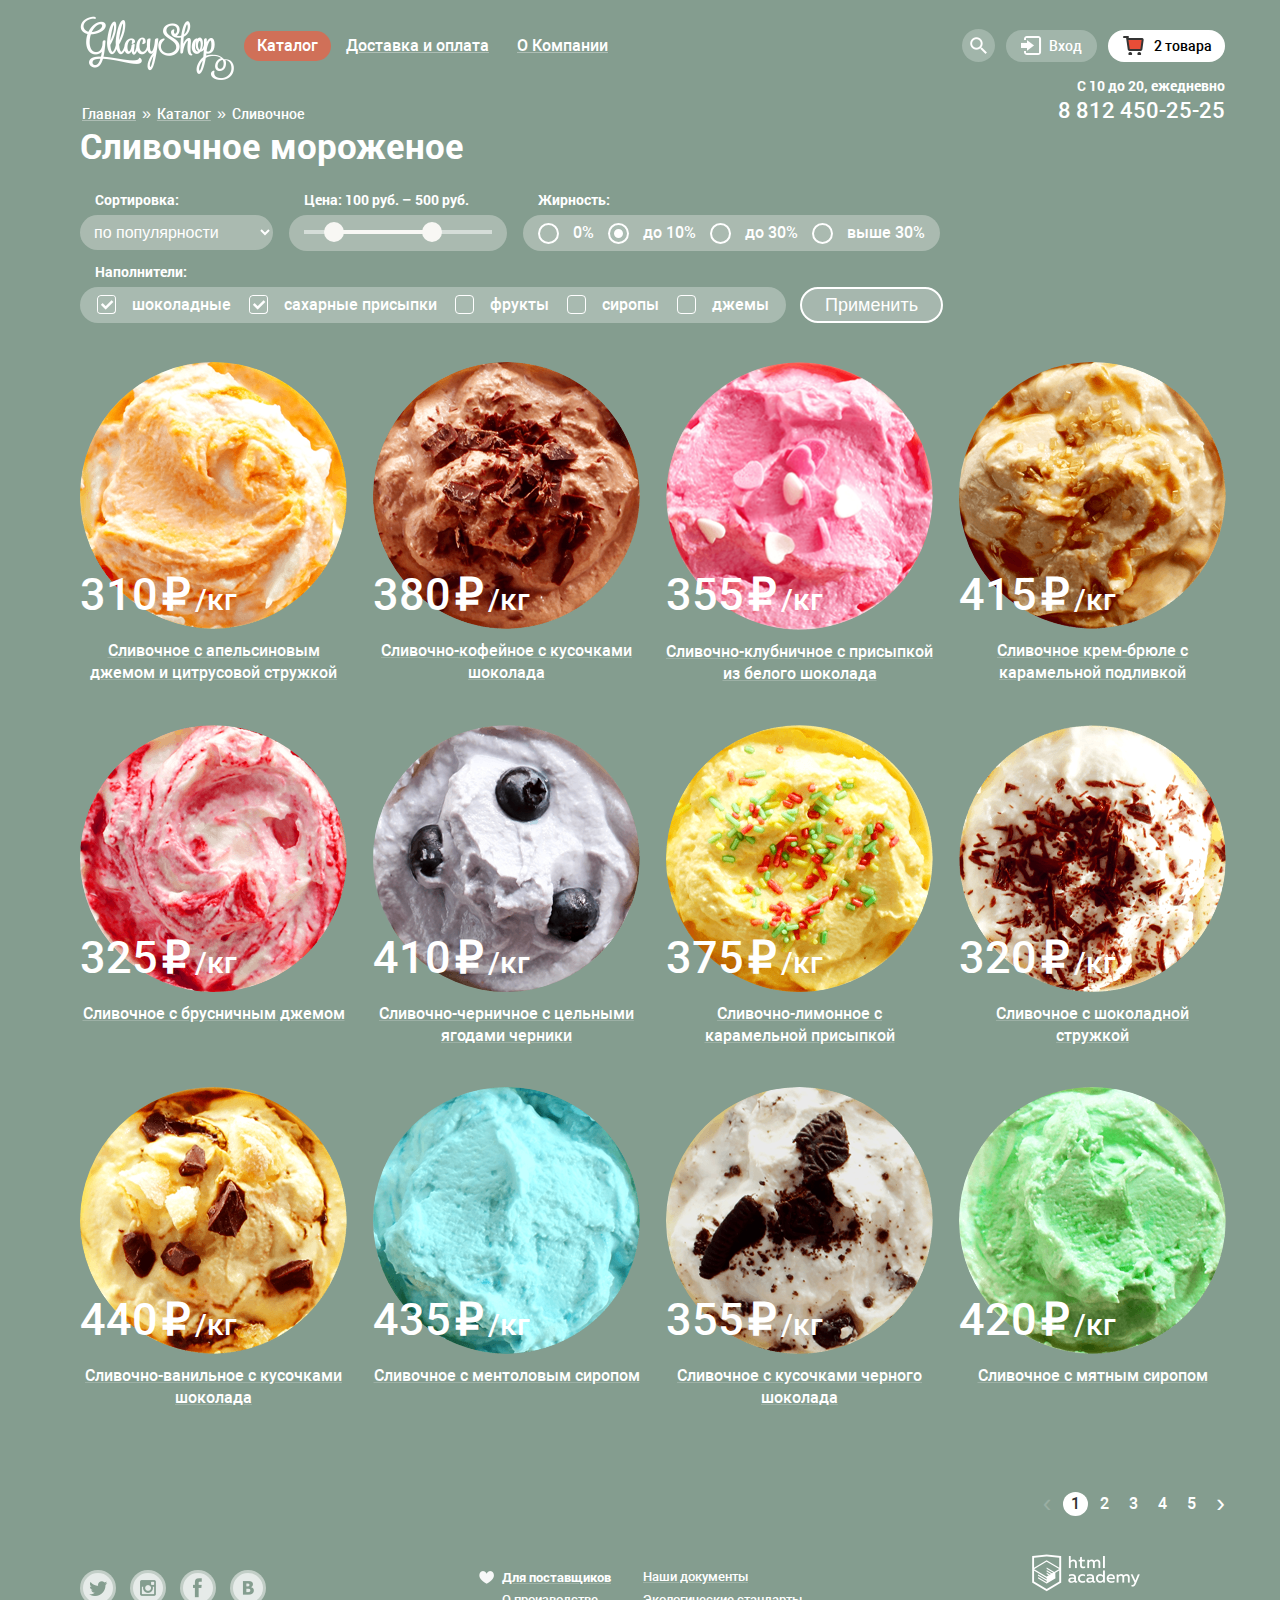
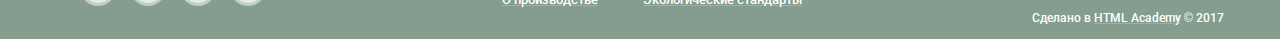
==== catalog-creamy.html @ 2922b7fe "каталог" ====
<!DOCTYPE html>
<html lang="ru">
	<head>
		<meta charset="utf-8">
		<title>HTML Academy: Глейси</title>
		<link rel="stylesheet" type="text/css" href="css/normalize.css">
		<link rel="stylesheet" type="text/css" href="css/style.css">
	</head>
	<body>
		<header class="main-header container">
			<nav class="menu">
				<ul class="main-menu">
					<li class="logo">
						<a href="index.html"><img src="img/logo.png" alt="Gllacy Shop" width="154" height="64"></a>
					</li>
					<li>
						<a href="catalog.html" class="menu-item catalog active">Каталог</a>
						<ul class="sub-menu">
							<li class="new-items">Новинки</li>
							<hr class="hr">
							<li><a class="active">Сливочное</a></li>
							<li><a href="#">Щербеты</a></li>
							<li><a href="#">Фруктовый лед</a></li>
							<li><a href="#">Мелорин</a></li>
						</ul>
					</li>
					<li>
						<a href="delivery-and-payment.html" class="menu-item">Доставка и оплата</a>
					</li>
					<li>
						<a href="about-us.html" class="menu-item">О Компании</a>
					</li>
				</ul>
			</nav>
			<div class="menu-right">
				<ul class="menu-right-list">
					<li class="search-item">
						<a href="#" class="menu-right-item search">Поиск</a>
						<div class="search-wrapper">
							<div class="search-field">
								<input type="text" name="search" id="search" placeholder="Что ищем?">
							</div>
						</div>
					</li>
					<li class="enter-list">
						<a href="#" class="menu-right-item enter">Вход</a>
						<div class="enter-wrapper">
							<div class="enter-field">
								<input type="text" name="email" id="email" placeholder="Электронная почта">
								<input type="password" name="password" id="password" placeholder="Пароль">
								<input type="submit" name="enter" value="Войти" class="btn send">
								<div class="help-links">
									<a href="#">Забыли пароль?</a>
									<a href="#">Новая регистрация</a>
								</div>
							</div>
						</div>
					</li>
					<li><a href="#" class="menu-right-item full-basket">2 товара</a></li>
				</ul>
				
				<p class="time-working">С 10 до 20, ежедневно</p>
				<p class="phone-number">8 812 450-25-25</p>
			</div>
		</header>
		<main class="container">
			<div class="breadcrumbs">
				<ul>
					<li><a href="index.html">Главная</a></li>
					<span class="quotes">&raquo;</span>
					<li><a href="catalog.html">Каталог</a></li>
					<span class="quotes">&raquo;</span>
					<li><a>Сливочное</a></li>
				</ul>
			</div>
			<h1 class="header-one">Сливочное мороженое</h1>
			<section class="form">
				<form action="evgpestr@yandex.ru" method="get" class="form-filter">
					<div class="wrapper-1">
						<div class="sorting-group">
							<b>Сортировка:</b>
							<select name="sorting" id="sorting">
								<option>по популярности</option>
								<option>по цене</option>
								<option>по алфавиту</option>
							</select>
						</div>
						<div class="price-group">
							<b>Цена: 100 руб. – 500 руб.</b>
							<div class="range-controls" id="range">
								<div class="scale">
									<div class="bar"></div>
								</div>
								<div class="controller controller-left"></div>
								<div class="controller controller-right"></div>
							</div>
						</div>
						<div class="fat">
							<b>Жирность:</b>
							<div class="grey-bg">
								<input type="radio" name="fat" id="fat-1" value="0%" class="radio-btn"><label for="fat-1">0%</label>
								<input type="radio" name="fat" id="fat-2" value="10%" class="radio-btn" checked><label for="fat-2">до 10%</label>
								<input type="radio" name="fat" id="fat-3" value="30%" class="radio-btn"><label for="fat-3">до 30%</label>
								<input type="radio" name="fat" id="fat-4" value="30%-more" class="radio-btn"><label for="fat-4">выше 30%</label>
							</div>
						</div>
					</div>
					<div class="wrapper-2">
						<div class="fillers">
							<b>Наполнители:</b>
							<div class="fillers-grey">
								<input type="checkbox" name="filler-1" id="filler-1" class="checkbox-btn" checked><label for="filler-1">шоколадные</label>
								<input type="checkbox" name="filler-2" id="filler-2" class="checkbox-btn" checked><label for="filler-2">сахарные присыпки</label>
								<input type="checkbox" name="filler-3" id="filler-3" class="checkbox-btn"><label for="filler-3">фрукты</label>
								<input type="checkbox" name="filler-4" id="filler-4" class="checkbox-btn"><label for="filler-4">сиропы</label>
								<input type="checkbox" name="filler-5" id="filler-5" class="checkbox-btn"><label for="filler-5">джемы</label>
							</div>
						</div>
						<button type="submit" name="show" class="send">Применить</button>
					</div>
				</form>
			</section>
			<section class="products catalog-items">
				<article class="product-item">
					<img src="img/creamy-orange.png" alt="Апельсиновое мороженое" width="267" height="267">
					<span class="price">310<span class="rouble">&#8381;</span><span class="smaller-word">/кг</span></span>
					<a href="#" class="product-item-text">Сливочное с апельсиновым джемом и цитрусовой стружкой</a>
				</article>
				<article class="product-item">
					<img src="img/creamy-coffee.png" alt="Кофейно-шоколадное мороженое" width="267" height="267">
					<span class="price">380<span class="rouble">&#8381;</span><span class="smaller-word">/кг</span></span>
					<a href="#" class="product-item-text">Сливочно-кофейное с кусочками шоколада</a>
				</article>
				<article class="product-item">
					<img src="img/creamy-strawberry.png" alt="Клубничное мороженое" width="267" height="267">
					<span class="price">355<span class="rouble">&#8381;</span><span class="smaller-word">/кг</span></span>
					<a href="#" class="product-item-text">Сливочно-клубничное с присыпкой из белого шоколада</a>
					<div class="quick-view">
						<a href="#" class="btn quick-view-btn">Быстрый просмотр</a>
					</div>
				</article>
				<article class="product-item">
					<img src="img/creme-brulee.png" alt="Крем-брюле" width="267" height="267">
					<span class="price">415<span class="rouble">&#8381;</span><span class="smaller-word">/кг</span></span>
					<a href="#" class="product-item-text">Сливочное крем-брюле с карамельной подливкой</a>
				</article>
				<article class="product-item">
					<img src="img/creamy-cowberry.png" alt="Брусничное мороженое" width="267" height="267">
					<span class="price">325<span class="rouble">&#8381;</span><span class="smaller-word">/кг</span></span>
					<a href="#" class="product-item-text">Сливочное с брусничным джемом</a>
				</article>
				<article class="product-item">
					<img src="img/creamy-blueberry.png" alt="Черничное мороженое" width="267" height="267">
					<span class="price">410<span class="rouble">&#8381;</span><span class="smaller-word">/кг</span></span>
					<a href="#" class="product-item-text">Сливочно-черничное с цельными ягодами черники</a>
				</article>
				<article class="product-item">
					<img src="img/creamy-lemon.png" alt="Лимонное мороженое" width="267" height="267">
					<span class="price">375<span class="rouble">&#8381;</span><span class="smaller-word">/кг</span></span>
					<a href="#" class="product-item-text">Сливочно-лимонное с карамельной присыпкой</a>
				</article>
				<article class="product-item">
					<img src="img/creamy-chocolate-chips.png" alt="Мороженое с шоколадной стружкой" width="267" height="267">
					<span class="price">320<span class="rouble">&#8381;</span><span class="smaller-word">/кг</span></span>
					<a href="#" class="product-item-text">Сливочное с шоколадной стружкой</a>
				</article>
				<article class="product-item">
					<img src="img/creamy-vanilla.png" alt="Ванильное мороженое с шоколадом" width="267" height="267">
					<span class="price">440<span class="rouble">&#8381;</span><span class="smaller-word">/кг</span></span>
					<a href="#" class="product-item-text">Сливочно-ванильное с кусочками шоколада</a>
				</article>
				<article class="product-item">
					<img src="img/creamy-menthol.png" alt="Мороженое с ментоловым сиропом" width="267" height="267">
					<span class="price">435<span class="rouble">&#8381;</span><span class="smaller-word">/кг</span></span>
					<a href="#" class="product-item-text">Сливочное с ментоловым сиропом</a>
				</article>
				<article class="product-item">
					<img src="img/creamy-chocolate.png" alt="Мороженое с черным шоколадом" width="267" height="267">
					<span class="price">355<span class="rouble">&#8381;</span><span class="smaller-word">/кг</span></span>
					<a href="#" class="product-item-text">Сливочное с кусочками черного шоколада</a>
				</article>
				<article class="product-item">
					<img src="img/creamy-mint.png" alt="Мороженое с мятным сиропом" width="267" height="267">
					<span class="price">420<span class="rouble">&#8381;</span><span class="smaller-word">/кг</span></span>
					<a href="#" class="product-item-text">Сливочное с мятным сиропом</a>
				</article>
			</section>
			<div class="pages">
				<ul>
					<li><a class="page prev-page disabled"> 	&lsaquo;</a></li>
					<li><a href="#" class="page active">1</a></li>
					<li><a href="#" class="page">2</a></li>
					<li><a href="#" class="page">3</a></li>
					<li><a href="#" class="page">4</a></li>
					<li><a href="#" class="page">5</a></li>
					<li><a href="#" class="page next-page"> 	&rsaquo;</a></li>
				</ul>
			</div>
		</main>
		<footer class="main-footer page-footer container">
			<section class="footer-social">
				<p class="visually-hidden">Подписывайтесь на нас в социальных сетях: </p>
				<a href="#" class="social-icon twitter">Twitter</a>
				<a href="#" class="social-icon instagram">Instagram</a>
				<a href="#" class="social-icon facebook">Facebook</a>
				<a href="#" class="social-icon vkontakte">Вконтакте</a>
			</section>
			<section class="about">
				<div class="inline-left">
					<a href="#" class="for-providers">Для поставщиков</a>
					<a href="#">О производстве</a>
				</div>
				<div class="inline-right">
					<a href="#">Наши документы</a>
					<a href="#">Экологические стандарты</a>
				</div>
			</section>
			<section class="footer-copyright">
				<img src="img/copyright.png" alt="HTML Academy" width="108" height="38">
				<p>Сделано в <a href="#">HTML Academy</a> &copy; 2017</p>
			</section>
		</footer>
		<script src="js/file-min.js"></script>
	</body>
</html>
---- css/style.css ----
@font-face {
	font-family: "Roboto";
	src: url(../fonts/roboto.woff2) format("woff2"),
		url(../fonts/roboto.woff) format("woff");
	font-weight: normal;
	font-style: normal;
}

@font-face { 
	font-family: "Roboto";
	src: url(../fonts/robotomedium.woff2) format("woff2"),
		url(../fonts/robotomedium.woff) format("woff");
	font-weight: medium;
	font-style: normal;
}

@font-face { 
	font-family: "Roboto";
	src: url(../fonts/robotobold.woff2) format("woff2"),
		url(../fonts/robotobold.woff) format("woff");
	font-weight: bold;
	font-style: normal;
}

body {
	position: relative;
	margin: 0 auto;
	padding: 0;
	width: 1200px;
	font-family: "Roboto", "Arial", sans-serif;
	font-size: 16px;
	font-weight: normal;
	color: white;
	background-color: #849d8f;
	line-height: 22px;
}

img {
	max-width: 100%;
	height: auto;
}

.container {
	margin: 0 auto;
}

.btn {
	color: white;
	text-decoration: none;
	border-radius: 40px;
	background-image: -webkit-gradient(linear, left top, left bottom, from(#f26843), to(#e74a35));
	background-image: linear-gradient(#f26843, #e74a35);
	-webkit-box-shadow: 0 2px 2px 0 rgba(172, 16, 0, 0.64);
			box-shadow: 0 2px 2px 0 rgba(172, 16, 0, 0.64);
}

.breadcrumbs ul {
	display: flex;
	margin-top: -42px;
	margin-left: 42px;
	margin-bottom: 0;
	padding-left: 0;
	list-style: none;
}

.breadcrumbs a {
	font-size: 14px;
	line-height: 16px;
	color: white;
	-webkit-text-decoration-color: #adbdb4;
			text-decoration-color: #adbdb4;
}

.breadcrumbs .quotes {
	margin-left: 6px;
	margin-right: 6px;
}

/*Заголовки*/
.header-one {
	margin-top: 0;
	margin-bottom: 26px;
	margin-left: 40px;
	font-size: 35px;
	font-weight: bold;
	line-height: 41px;
}

.header-two {
	margin: 0;
	font-size: 35px;
	line-height: 41px;
	font-weight: bold;
}

/*Хедер*/
.main-header {
	display: -webkit-box;
	display: -ms-flexbox;
	display: flex;
	-webkit-box-pack: justify;
		-ms-flex-pack: justify;
			justify-content: space-between;
}

.main-menu {
	display: -webkit-box;
	display: -ms-flexbox;
	display: flex;
}

.main-menu .logo {
	margin-right: 10px;
}

.main-menu li {
	position: relative;
	list-style: none;
}

.menu-right li {
	display: inline-block;
	margin-right: 7px;
}

.menu-right li:last-child {
	margin-right: 0;
}

.main-menu .menu-item {
	position: relative;
	z-index: 100;
	display: block;
	vertical-align: top;
	margin-top: 15px;
	margin-right: 2px;
	padding: 6px 13px;
	color: white;
	text-decoration: none;
	line-height: 18px;
	text-decoration: underline;
	-webkit-text-decoration-color: #adbdb4;
			text-decoration-color: #adbdb4;
	border-radius: 20px;
}

.main-menu .menu-item:hover {
	text-decoration: none;
	color: black;
	background-color: white;
}

.main-menu .menu-item:active {
	box-shadow: inset 0 2px 1px 0 #696969;
}

.main-menu .menu-item.active {
	text-decoration: none;
	color: white;
	background-color: #d07058;
}

.sub-menu {
	position: absolute;
	z-index: 100;
	width: 123px;
	display: none;
	padding-left: 0;
	padding-right: 0;
	padding-top: 5px;
	color: #000000;
	list-style: none;
	box-shadow: 0 20px 20px 0 rgba(0, 0, 0, 0.4);
}

.sub-menu li {
	display: block;
	width: 123px;
	background-color: white;
}

.sub-menu li:last-of-type {
	width: 143px;
	background-color: white;
	padding-bottom: 5px;
	border-radius: 0 0 5px 5px;
}

.sub-menu .new-items {
	padding-top: 10px;
	padding-bottom: 15px;
	padding-left: 20px;
	font-size: 14px;
	line-height: 16px;
	font-weight: bold;
	border-radius: 5px 5px 0 0;
}

.sub-menu .hr {
	position: absolute;
	top: 42px;
	left: 9px;
	margin: 0;
	width: 100%;
	height: 1px;
	border: 0;
	background-color: #d1d0ce;
}

.sub-menu a {
	display: block;
	width: 123px;
	padding-top: 8px;
	padding-bottom: 8px;
	padding-left: 20px;
	font-size: 14px;
	line-height: 16px;
	text-decoration: none;
	color: #323232;
	background-color: white;
}

.sub-menu a:hover {
	background-color: #fbded7;
}

.sub-menu a:active {
	background-color: #f6b5a5;
}

.sub-menu .active,
.sub-menu .active:hover,
.sub-menu .active:active {
	color: white;
	background-color: #d07058;
}

.main-menu > li:hover .sub-menu {
    display: block;
}

.menu-right {
	position: relative;
	padding-top: 0;
	margin-top: 23px;
	margin-right: 15px;
}

.menu-right ul {
	list-style: none;
	padding: 0;
	margin-top: 6px;
}

.menu-right .menu-right-item {
	position: relative;
	z-index: 100;
	display: inline-block;
	vertical-align: middle;
	margin-top: 0;
	font-size: 14px;
	line-height: 16px;
	background-color: #a1b5aa;
	color: white;
	text-decoration: none;
}

.menu-right .time-working {
	margin: 0;
	font-size: 14px;
	font-weight: bold;
	line-height: 16px;
	text-align: right;
}

.menu-right .phone-number {
	margin-top: 5px;
	font-size: 22px;
	line-height: 24px;
	text-align: right;
}

.search-item {
	position: relative;
}

.search {
	width: 33px;
	height: 0;
	padding-top: 33px;
	overflow: hidden;
	background-image: url(../img/loupe-1.png);
	background-repeat: no-repeat;
	background-position: center;
	border-radius: 50%;
}

.search:hover {
	background-color: white;
	background-image: url(../img/loupe-2.png);
	background-repeat: no-repeat;
	background-position: center;
}

.menu-right-list > .search-item:hover .search-wrapper {
	display: block;
}

.search-wrapper {
	position: absolute;
	top: 30px;
	right: 0;
	z-index: 100;
	display: none;
	padding-top: 10px;
}

.search-field {
	padding: 20px 15px;
	width: 311px;
	min-height: 54px;
	background-color: #f8f7f4;
	border-radius: 5px;
	box-shadow: 0 20px 20px 0 rgba(0, 0, 0, 0.4);
}

.search-field input {
	width: 311px;
	min-height: 54px;
	padding: 0 15px;
	font-size: 14px;
	line-height: 24px;
	color: #999999;
	border: 1px solid #d3d3d2;
	border-radius: 5px;
	box-sizing: border-box;
}

.enter-list {
	position: relative;
}

.enter-wrapper {
	position: absolute;
	top: 30px;
	right: 0;
	z-index: 100;
	padding-top: 10px;
	display: none;
}

.enter-field {
	padding: 20px;
	width: 257px;
	min-height: 174px;
	font-size: 13px;
	line-height: 24px;
	background-color: #f8f7f4;
	border-radius: 5px;
	box-shadow: 0 20px 20px 0 rgba(0, 0, 0, 0.4);
}

.enter-field input[type="text"],
.enter-field input[type="password"] {
	width: 257px;
	min-height: 44px;
	margin-bottom: 20px;
	padding: 0 15px;
	font-size: 14px;
	line-height: 24px;
	border: 1px solid #d3d3d2;
	border-radius: 5px;
	box-sizing: border-box;
}

.enter-field input[type="submit"] {
	padding: 15px 30px;
	border: 0;
	border-radius: 25px;
	font-size: 18px;
	line-height: 24px;
	cursor: pointer;
}

.help-links {
	width: 120px;
	margin-left: auto;
	margin-top: -50px;
}

.help-links a {
	color: #323232;
}

.help-links a:hover {
	color: #e84d37;
}

.menu-right-list > .enter-list:hover .enter-wrapper {
	display: block;
}

.enter {
	position: relative;
	padding-left: 43px;
	padding-right: 15px;
	padding-top: 8px;
	padding-bottom: 8px;
	border-radius: 20px;
}

.enter::before {
	content: "";
	position: absolute;
	top: 6px;
	left: 15px;
	width: 21px;
	height: 19px;
	background-image: url(../img/enter.png);
	background-repeat: no-repeat;
}

.enter:hover {
	color: #323232;
	background-color: white;
}

.enter:hover::before {
	background-image: url(../img/enter-copy.png);
	background-repeat: no-repeat;
}

.basket {
	width: 71px;
	position: relative;
	padding-left: 46px;
	padding-top: 8px;
	padding-bottom: 8px;
	border-radius: 20px;
}

.basket::before {
	content: "";
	position: absolute;
	top: 6px;
	left: 15px;
	width: 21px;
	height: 19px;
	background-image: url(../img/basket.png);
	background-repeat: no-repeat;
}

.menu-right .full-basket {
	width: 71px;
	position: relative;
	padding-left: 46px;
	padding-top: 8px;
	padding-bottom: 8px;
	border-radius: 20px;
	color: black;
	background-color: white;
}

.menu-right .full-basket::before {
	content: "";
	position: absolute;
	top: 6px;
	left: 15px;
	width: 21px;
	height: 19px;
	background-image: url(../img/basket-active.png);
	background-repeat: no-repeat;
}

/*Главная страница*/
.promo .ice-cream {
	position: absolute;
	z-index: 50;
	top: 0px;
	left: 90px;
	width: 1045px;
	margin: 0 auto;
}

.promo .promo-text {
	position: relative;
	z-index: 100;
	width: 700px;
	margin-top: 253px;
	margin-left: 261px;
	margin-right: auto;
	margin-bottom: 0;
	font-size: 60px;
	line-height: 60.35px;
	text-align: center;
}

.promo .want-both {
	position: relative;
	z-index: 100;
	display: inline-block;
	margin-top: 30px;
	margin-bottom: 38px;
	margin-left: 473px;
	padding: 11px 40px;
	font-size: 32px;
	line-height: 44px;
}

.slider {
	position: absolute;
	top: 570px;
	width: 18px;
	height: 18px;
	border-radius: 50%;
	border: 2px solid white;
}

.slider.active {
	background-color: white;
}

.slider-1 {
	left: 40px;
}

.slider-2 {
	left: 68px;
}

.slider-3 {
	left: 97px;
}

.free-offer {
	position: relative;
	z-index: 100;
	display: inline-block;
	vertical-align: top;
	width: 520px;
	padding: 15px 20px;
	margin-bottom: 40px;
	border-radius: 20px;
}

.free-offer .offer-text {
	margin-bottom: 45px;
	font-size: 18px;
	width: 519px;
}

.free-offer .wanted {
	display: inline-block;
	margin-bottom: 10px;
	font-size: 18px;
	line-height: 24px;
}

.raspberries {
	margin-left: 38px;
	margin-right: 22px;
	margin-top: 0;
	background-image: url(../img/raspberries.jpg);
}

.raspberries .wanted {
	margin-left: 355px;
	padding: 10px 20px;
}

.chocolates {
	background-image: url(../img/chocolates.jpg);
}

.chocolates .wanted {
	margin-left: 332px;
	padding: 10px 20px;
}

.products {
	margin-left: 40px;
	padding: 0;
}

.product-item {
	position: relative;
	display: inline-block;
	vertical-align: top;
	width: 267px;
	margin-right: 22px;
}

.product-item:last-child {
	margin-right: 0;
}

.product-item img {
	border-radius: 50%;
}

.product-item .hit {
	position: absolute;
	top: 0;
	left: 0;
}

.product-item .price {
	position: absolute;
	top: 208px;
	left: 0;
	font-size: 45px;
	line-height: 45px;
}

.price .rouble {
	margin-left: 4px;
	font-weight: 700;
}

.price .smaller-word {
	margin-left: 4px;
	font-size: 30px;
}

.product-item .product-item-text {
	display: block;
	margin-top: 5px;
	font-weight: medium;
	color: #ffffff;
	text-align: center;
	text-decoration: underline;
	-webkit-text-decoration-color: rgba(255, 255, 255, 0.2);
			text-decoration-color: rgba(255, 255, 255, 0.2);
}

.product-item .product-item-text:hover {
	color: #ffbc9e;
	-webkit-text-decoration-color: #ffbc9e;
			text-decoration-color: #ffbc9e;
}

.product-item .product-item-text:active {
	color: #ffbc9e;
	-webkit-text-decoration-color: #ffbc9e;
			text-decoration-color: #ffbc9e;
}

.features {
	width: 1126px;
	margin-top: 40px;
	margin-left: 38px;
	padding-top: 12px;
	padding-left: 20px;
	padding-bottom: 18px;
	padding-right: 0;
	color: #000000;
	background-image: url(../img/wafer-pattern.jpg);
	border-radius: 20px;
}

.features .feature-promo {
	display: inline-block;
	margin-top: 10px;
	margin-bottom: 10px;
	font-size: 24px;
	line-height: 30px;
}

.features .features-items {
	display: -webkit-box;
	display: -ms-flexbox;
	display: flex;
	-ms-flex-wrap: wrap;
		flex-wrap: wrap;
	margin-top: 0;
}

.features-items .inline-left,
.features-items .inline-right {
	width: 541px;
	padding-top: 0;
}

.features-items .inline-left {
	margin-right: 26px;
}

.features-items .ice-cream-icon,
.features-items .leaf-icon,
.features-items .cow-icon,
.features-items .thermometer-icon {
	position: relative;
	padding-left: 57px;
	padding-top: 15px;
	margin-bottom: 5px;
	margin-top: 0;
}

.features-items .ice-cream-icon::before {
	content: "";
	position: absolute;
	top: 0;
	left: 0;
	width: 49px;
	height: 49px;
	background-image: url(../img/ice-cream-icon.png);
}

.features-items .leaf-icon::before {
	content: "";
	position: absolute;
	top: 0;
	left: 0;
	width: 49px;
	height: 49px;
	background-image: url(../img/leaf-icon.png);
}

.features-items .cow-icon::before {
	content: "";
	position: absolute;
	top: 0;
	left: 0;
	width: 49px;
	height: 49px;
	background-image: url(../img/cow-icon.png);
}

.features-items .thermometer-icon::before {
	content: "";
	position: absolute;
	top: 0;
	left: 0;
	width: 49px;
	height: 49px;
	background-image: url(../img/thermometer-icon.png);
}

.blog-and-subscription {
	display: -webkit-box;
	display: -ms-flexbox;
	display: flex;
	margin-top: 40px;
	margin-left: 38px;
}

.blog,
.subscription {
	min-height: 208px;
	border-radius: 20px;
}

.blog {
	width: 520px;
	margin-right: 26px;
	padding: 0 20px;
	background-image: url(../img/strawberry-bg.jpg);
	background-repeat: no-repeat;
	background-position: left -50px bottom -346px;
	color: #000000;
}

.blog .blog-header {
	margin-top: 23px;
	margin-bottom: 4px;
	font-size: inherit;
	line-height: inherit;
	font-weight: medium;
}

.blog .blog-item {
	display: inline-block;
	width: 300px;
	font-size: 24px;
	font-weight: bold;
	line-height: 30px;
	color: #000000;
}

.subscription {
	width: 550px;
	padding: 6px;
	color: #5a5a5a;
	background-image: repeating-linear-gradient(135deg, #92cdff 7px, #92cdff 14px, #ffffff 14px, #ffffff 21px, #fe9e90 21px, #fe9e90 28px, #ffffff 28px, #ffffff 35px);
}

.subscription .white-bg {
	min-height: 178px;
	padding-top: 29px;
	padding-left: 21px;
	background-color: white;
	border-radius: 15px;
}

.white-bg .subscribe-text {
	width: 510px;
	margin-top: 0;
	margin-bottom: 12px;
}

.white-bg .visually-hidden {
	margin: 0;
	visibility: hidden;
}

.white-bg input[type="text"] {
	padding-left: 14px;
	width: 354px;
	min-height: 40px;
	margin-top: 0;
	font-size: inherit;
	line-height: inherit;
	border: 1px solid rgba(178, 178, 178, 0.52);
	border-radius: 5px;
}

.white-bg .send {
	margin-left: 7px;
	padding: 12px 20px;
	border: 0;
	font-size: 18px;
	line-height: 22px;
	cursor: pointer;
}

.map {
	position: relative;
	width: 1200px;
	height: 430px;
	margin-top: 40px;
	margin-left: 12px;
	background-image: url(../img/map.png);
	background-position: center;
}

.feedback {
	position: absolute;
	top: 62px;
	right: 27px;
	width: 278px;
	padding-bottom: 30px;
	padding-top: 28px;
	padding-left: 25px;
	font-size: 14px;
	line-height: 20px;
	color: #323232;
	background-color: white;
	border-radius: 10px;
}

.feedback .bigger-text {
	font-size: 18px;
	font-weight: bold;
	line-height: 24px;
	color: #000000;
}

.feedback .feedback-text {
	margin-bottom: 20px;
	margin-top: 0;
	width: 250px;
}

.feedback .feedback-send {
	padding: 12px 30px;
	margin-top: 5px;
	font-size: 18px;
	line-height: 24px;
	border: 0;
	cursor: pointer;
}

/*Каталог*/
.form {
	margin-left: 40px;
	font-size: 14px;
	line-height: 16px;
}

.form-filter {
	display: flex;
	flex-direction: column;
}

.wrapper-1,
.wrapper-2 {
	display: flex;
}

.wrapper-1 {
	margin-bottom: 13px;
}

.form-filter .send {
	align-self: flex-end;
	padding: 4px 23px;
	font-size: 16px;
	line-height: 18px;
	font-weight: medium;
	color: white;
	background-color: #a6b7ae;
	border: 2px solid white;
	border-radius: 25px;
	font-size: 18px;
	line-height: 24px;
	cursor: pointer;
}

.form-filter .send:hover {
	color: black;
	background-color: white;
}

.form-filter .send:active {
	padding: 11px 31px;
	border: 0;
	color: black;
	background-color: #eaeaea;
	box-shadow: inset 0 2px 1px 0 #696969;
}

.sorting-group {
	position: relative;
	display: flex;
	flex-direction: column;
	width: 193px;
	margin-right: 16px;
}

.sorting-group b,
.price-group b,
.fat b,
.fillers b {
	margin-left: 15px;
}

.sorting-group select {
	padding: 8px 10px;
	margin-top: 7px;
	width: 193px;
	font-size: 16px;
	font-weight: medium;
	line-height: 18px;
	color: white;
	background-color: #aabab0;
	border-radius: 25px;
	border: 0;
}

.price-group {
	margin-right: 16px;
	width: 218px;
}

.range-controls {
	position: relative;
	margin-top: 7px;
	padding: 18px 20px;
	background-color: #aabab0;
	border-radius: 25px;
}

.range-controls .bar {
	position: absolute;
	top: 0px;
	left: 22px;
	height: 4px;
	width: 106px;
	background-color: #f8f7f4;
}

.range-controls .scale {
	position: absolute;
	top: 15px;
	left: 15px;
	width: 188px;
	height: 4px;
	background-color: rgba(255, 255, 255, 0.5);
}

.controller {
	position: absolute;
	width: 20px;
	height: 20px;
	background-color: #f8f7f4;
	border-radius: 50%;
	cursor: pointer;
}

.controller-left {
	top: 7px;
	left: 35px;
}

.controller-right {
	top: 7px;
	right: 65px;
}

.grey-bg {
	margin-top: 7px;
	padding: 9px 15px;
	background-color: #aabab0;
	border-radius: 25px;
}

.grey-bg input[type="radio"] {
	display: none;
}

.grey-bg label {
	position: relative;
	padding-left: 35px;
	margin-right: 11px;
	font-size: 16px;
	line-height: 18px;
}

.grey-bg label:last-child {
	margin-right: 0;
}

.radio-btn + label::before {
	content: "";
	position: absolute;
	left: 0;
	top: 0px;
	width: 17px;
	height: 17px;
	border: 2px solid white;
	border-radius: 50%;
}

.radio-btn:checked + label::before {
	content: "";
	position: absolute;
	left: 2px;
	top: 2px;
	width: 9px;
	height: 9px;
	background-color: white;
	border: 4px solid #aabcb2;
	box-shadow: 0 0 0 2px white;
}

.fillers .fillers-grey {
	margin-top: 7px;
	margin-right: 14px;
	padding: 9px 17px;
	font-size: 16px;
	font-weight: middle;
	line-height: 18px;
	background-color: #a8bab0;
	border-radius: 25px;
}

.fillers-grey label {
	position: relative;
	padding-left: 35px;
	margin-right: 14px;
}

.fillers-grey label:last-child {
	margin-right: 0;
}

.fillers-grey .checkbox-btn {
	display: none;
}

.checkbox-btn + label::before {
	content: "";
	position: absolute;
	left: 0;
	top: 0;
	width: 17px;
	height: 17px;
	border: 1px solid white;
	border-radius: 4px;
}

.checkbox-btn:checked + label::before {
	content: "";
	position: absolute;
	left: 0;
	top: 0;
	width: 18px;
	height: 18px;
	background-image: url(../img/checkbox.png);
	border-left: 0;
	border-top: 0;
}

.products.catalog-items {
	margin-top: 39px;
	margin-bottom: 43px;
}

.catalog-items .product-item {
	position: relative;
	margin-bottom: 40px;
}

.catalog-items .product-item:nth-child(4n) {
	margin-right: 0;
}

.product-item::after {
	content: "";
	position: absolute;
	z-index: -10;
	top: -6px;
	left: -13px;
	display: none;
	width: 293px;
	min-height: 405px;
	background-color: rgba(255, 255, 255, 0.3);
	border-radius: 5px;
}

.quick-view {
	display: none;
	padding: 15px 0;
}

.quick-view-btn {
	position: absolute;
	bottom: -20px;
	left: 40px;
	z-index: 100;
	display: none;
	padding: 10px 15px;
	font-size: 18px;
	font-weight: bold;
	line-height: 24px;
}

.product-item:hover::after,
.product-item:hover .quick-view-btn,
.product-item:hover .quick-view {
	display: block;
}

.pages ul {
	display: flex;
	justify-content: flex-end;
	padding-left: 0;
	margin-right: 7px;
	list-style: none;
}

.pages a {
	display: block;
	padding: 1px 8px;
	margin-left: 4px;
	color: white;
	text-decoration: none;
	border-radius: 50%;
}

.pages a:hover {
	background-color: #9db1a5;
}

.pages a:active,
.pages .active:hover,
.pages .active {
	color: #323232;
	background-color: white;
}

.pages .disabled {
	color: #9aaea3;
}

.pages .disabled:active,
.pages .disabled:hover {
	color: #9aaea3;
	background-color: transparent;
}

.pages .prev-page,
.pages .next-page {
	padding: 0 8px 5px 8px;
	font-size: 26px;
}

/*Футер*/
.main-footer {
	display: -webkit-box;
	display: -ms-flexbox;
	display: flex;
	margin-left: 27px;
	min-height: 100px;
}

.main-footer .visually-hidden {
	visibility: hidden;
	margin: 0;
}

.main-footer .footer-social {
	margin-left: 13px;
}

.main-footer .social-icon {
	display: inline-block;
	margin-top: 13px;
	margin-right: 10px;
	width: 36px;
	height: 0;
	overflow: hidden;
	padding-top: 36px;
	-webkit-box-shadow: inset 0 0 0 3px #c2cec7;
			box-shadow: inset 0 0 0 3px #c2cec7;
	border-radius: 50%;
}

.main-footer .social-icon:last-child {
	margin-right: 0;
}

.main-footer .twitter {
	background-image: url(../img/tw.png);
	background-repeat: no-repeat;
	background-position: center;
}

.main-footer .instagram {
	background-image: url(../img/inst.png);
	background-repeat: no-repeat;
	background-position: center;
}

.main-footer .facebook {
	background-image: url(../img/fb.png);
	background-repeat: no-repeat;
	background-position: center;
}

.main-footer .vkontakte {
	background-image: url(../img/vk.png);
	background-repeat: no-repeat;
	background-position: center;
}

.main-footer .about {
	display: -webkit-box;
	display: -ms-flexbox;
	display: flex;
	margin-top: 33px;
	margin-left: 58px;
}

.about a {
	display: inline-block;
	margin-bottom: 5px;
	font-size: 13px;
	line-height: 18px;
	color: white;
	-webkit-text-decoration-color: #9db1a5;
			text-decoration-color: #9db1a5;
}

.about a:hover {
	color: #ffbc9e;
	-webkit-text-decoration-color: #ffbc9e;
			text-decoration-color: #ffbc9e;
}

.about a:active {
	color: #ffbc9e;
	-webkit-text-decoration-color: #ffbc9e;
			text-decoration-color: #ffbc9e;
}

.about .inline-left {
	position: relative;
	display: -webkit-box;
	display: -ms-flexbox;
	display: flex;
	-webkit-box-orient: vertical;
	-webkit-box-direction: normal;
		-ms-flex-direction: column;
			flex-direction: column;
	padding-left: 23px;
	margin-right: 32px;
}

.about .inline-right {
	display: -webkit-box;
	display: -ms-flexbox;
	display: flex;
	-webkit-box-orient: vertical;
	-webkit-box-direction: normal;
		-ms-flex-direction: column;
			flex-direction: column;
}

.inline-left .for-providers {
	font-weight: bold;
}

.inline-left .for-providers::before {
	content: "";
	position: absolute;
	left: 0;
	top: 3px;
	width: 15px;
	height: 13px;
	background-image: url(../img/heart.png);
}

.main-footer .footer-copyright {
	margin-left: 230px;
	margin-top: 19px;
	font-size: 12px;
	line-height: 18px;
}

.footer-copyright .copyright-text {
	margin-top: 0;
}

.footer-copyright a {
	color: white;
	-webkit-text-decoration-color: #9db1a5;
			text-decoration-color: #9db1a5;
}
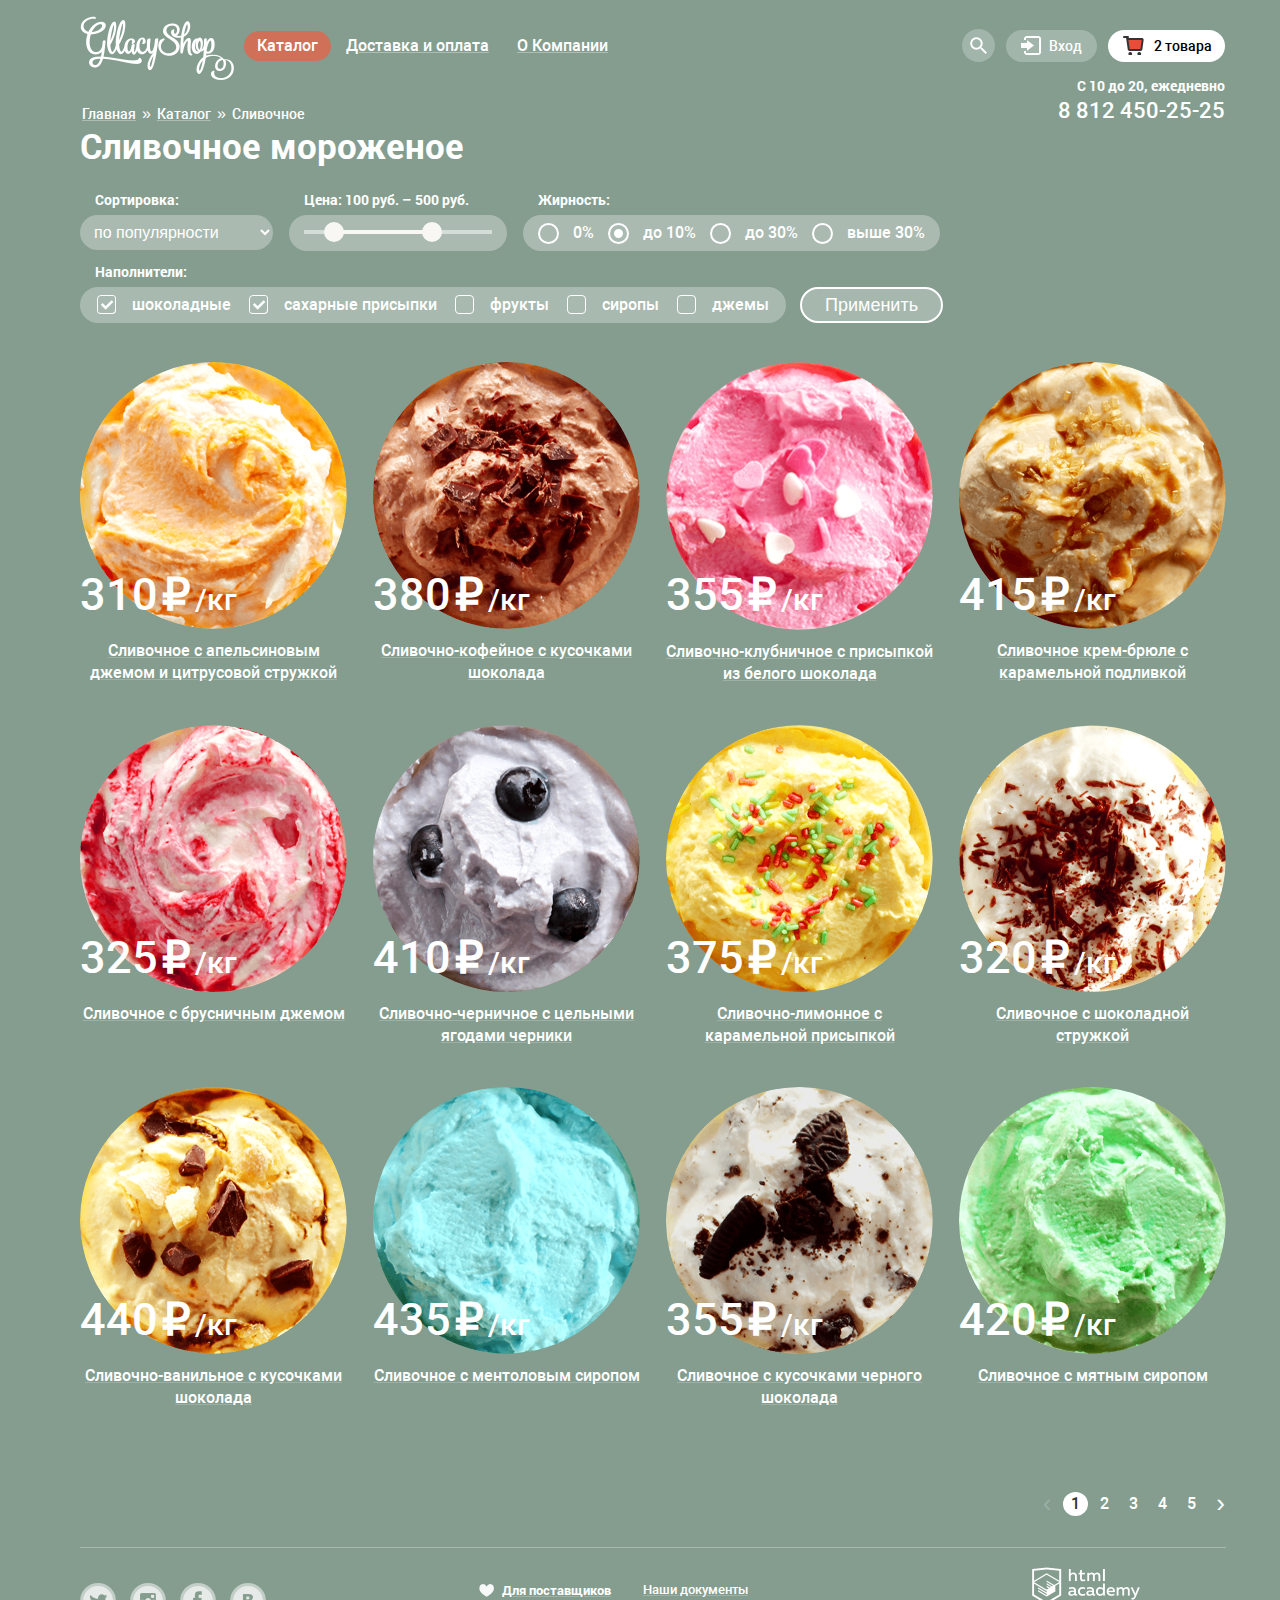
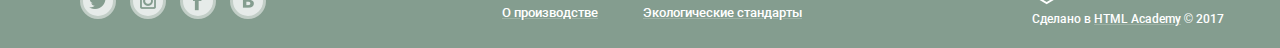
==== commit e061abfc: "корзина, форма отзыва" ====
--- a/catalog-creamy.html
+++ b/catalog-creamy.html
@@ -56,14 +56,39 @@
 							</div>
 						</div>
 					</li>
-					<li><a href="#" class="menu-right-item full-basket">2 товара</a></li>
+					<li class="basket-list">
+						<a href="#" class="menu-right-item full-basket">2 товара</a>
+						<div class="basket-wrapper">
+							<div class="basket-field">
+								<div class="basket-item">
+									<span class="cross"></span>
+									<img src="img/mini-item-1.png" alt="Апельсиновое мороженое" width="33" height="33" class="mini-photo">
+									<span class="description">Пломбир с апельсиновым джемом</span>
+									<span class="weight-and-price">1,5 кг х <span class="price">200 руб.</span></span>
+									<span class="cost">300 руб.</span>
+								</div>
+								<div class="basket-item">
+									<span class="cross"></span>
+									<img src="img/mini-item-2.png" alt="Клубничное мороженое" width="33" height="33" class="mini-photo">
+									<span class="description">Клубничный пломбир с присыпкой из белого шоколада</span>
+									<span class="weight-and-price">1,5 кг х <span class="price">300 руб.</span></span>
+									<span class="cost">450 руб.</span>
+								</div>
+								<hr class="basket-line">
+								<div class="inline-right">
+									<span class="basket-price">Итого: 750 руб.</span>
+									<button type="button" class="btn basket-send">Оформить заказ</button>
+								</div>
+							</div>
+						</div>
+					</li>
 				</ul>
 				
 				<p class="time-working">С 10 до 20, ежедневно</p>
 				<p class="phone-number">8 812 450-25-25</p>
 			</div>
 		</header>
-		<main class="container">
+		<main class="container inner-page">
 			<div class="breadcrumbs">
 				<ul>
 					<li><a href="index.html">Главная</a></li>
@@ -81,8 +106,9 @@
 							<b>Сортировка:</b>
 							<select name="sorting" id="sorting">
 								<option>по популярности</option>
-								<option>по цене</option>
-								<option>по алфавиту</option>
+								<option>сначала недорогие</option>
+								<option>сначала дорогие</option>
+								<option>по жирности</option>
 							</select>
 						</div>
 						<div class="price-group">
@@ -196,6 +222,7 @@
 					<li><a href="#" class="page next-page"> 	&rsaquo;</a></li>
 				</ul>
 			</div>
+			<hr class="line">
 		</main>
 		<footer class="main-footer page-footer container">
 			<section class="footer-social">
@@ -217,7 +244,8 @@
 			</section>
 			<section class="footer-copyright">
 				<img src="img/copyright.png" alt="HTML Academy" width="108" height="38">
-				<p>Сделано в <a href="#">HTML Academy</a> &copy; 2017</p>
+				<p class="copyright-text">Сделано в <a href="#">HTML Academy</a> &copy; 2017</p>
+			</section>
 			</section>
 		</footer>
 		<script src="js/file-min.js"></script>
--- a/css/style.css
+++ b/css/style.css
@@ -52,6 +52,23 @@
 	background-image: linear-gradient(#f26843, #e74a35);
 	-webkit-box-shadow: 0 2px 2px 0 rgba(172, 16, 0, 0.64);
 			box-shadow: 0 2px 2px 0 rgba(172, 16, 0, 0.64);
+}
+
+.btn:hover {
+	background-image: -webkit-gradient(linear, left top, left bottom, from(#f26843), to(#e74a35));
+	background-image: linear-gradient(#f26843, #e74a35);
+	background-color: rgba(255, 255, 255, 0.2);
+	background-blend-mode: overlay;
+	-webkit-box-shadow: 0 2px 2px 0 #ac1000;
+			box-shadow: 0 2px 2px 0 #ac1000;
+}
+
+.btn:active {
+	background-image: -webkit-gradient(linear, left top, left bottom, from(#e74a35), to(#f26843));
+	background-image: linear-gradient(#e74a35, #f26843);
+	background-color: rgba(0, 0, 0, 0.07);
+	-webkit-box-shadow: inset 0 2px 2px 0 #942718;
+			box-shadow: inset 0 2px 2px 0 #942718;
 }
 
 .breadcrumbs ul {
@@ -236,7 +253,7 @@
 }
 
 .main-menu > li:hover .sub-menu {
-    display: block;
+	display: block;
 }
 
 .menu-right {
@@ -450,6 +467,128 @@
 	background-repeat: no-repeat;
 }
 
+.basket-wrapper {
+	position: absolute;
+	top: 40px;
+	right: 0;
+	z-index: 100;
+	padding-top: 5px;
+	display: none;
+}
+
+.menu-right-list > .basket-list:hover .basket-wrapper {
+	display: block;
+}
+
+.basket-field {
+	padding: 20px;
+	width: 500px;
+	min-height: 202px;
+	font-size: 13px;
+	line-height: 24px;
+	color: #323232;
+	background-color: #f8f7f4;
+	border-radius: 5px;
+	box-shadow: 0 20px 20px 0 rgba(0, 0, 0, 0.4);
+}
+
+.basket-item {
+	position: relative;
+	padding-left: 20px;
+	padding-right: 0;
+	margin-bottom: 20px;
+	margin-right: 0;
+	display: flex;
+	align-items: center;
+	font-size: 13px;
+	line-height: 16px;
+}
+
+.basket-item:last-of-type {
+	margin-bottom: 0;
+}
+
+.basket-item .description {
+	margin-left: 13px;
+	width: 216px;
+}
+
+.basket-item .weight-and-price {
+	margin-left: 32px;
+}
+
+.weight-and-price .price {
+	color: #999999;
+}
+
+.basket-item .cost {
+	margin-left: 30px;
+}
+
+.cross {
+	position: absolute;
+	width: 15px;
+	height: 15px;
+	top: 10px;
+	left: 0;
+}
+
+.cross:before, .cross:after {
+	position: absolute;
+	content: "";
+	left: 0;
+	height: 11px;
+	width: 1px;
+	background-color: #000000;
+}
+
+.cross:before {
+	transform: rotate(45deg);
+}
+
+.cross:after {
+	transform: rotate(-45deg);
+}
+
+.basket-line {
+	width: 500px;
+	height: 1px;
+	margin-bottom: 20px;
+	margin-top: 10px;
+	color: #a9bbb1;
+	background-color: #a9bbb1;
+	border: 0px none;
+}
+
+.basket-field .inline-right {
+	display: flex;
+	flex-direction: column;
+	align-items: flex-end;
+}
+
+.inline-right .basket-price {
+	margin-bottom: 15px;
+	font-size: 15px;
+	font-weight: bold;
+	line-height: 18px;
+}
+
+.inline-right .basket-send {
+	padding: 10px 15px;
+	margin: 0;
+	font-size: 18px;
+	line-height: 24px;
+	border: 0;
+}
+
+.inline-right .basket-send:hover {
+	
+}
+
+.inline-right .basket-send:active {
+	
+}
+
 .menu-right .full-basket {
 	width: 71px;
 	position: relative;
@@ -864,6 +1003,95 @@
 .feedback .feedback-send {
 	padding: 12px 30px;
 	margin-top: 5px;
+	font-size: 18px;
+	line-height: 24px;
+	border: 0;
+	cursor: pointer;
+}
+
+.feedback-form {
+	position: absolute;
+	top: 338px;
+	left: 363px;
+	z-index: 100;
+	display: none;
+	padding: 20px;
+	width: 437px;
+	background-color: #f8f7f4;
+	border-radius: 10px;
+}
+
+.feedback-form .feedback-cross {
+	position: absolute;
+	width: 16px;
+	height: 16px;
+	top: 16px;
+	right: 17px;
+}
+
+.feedback-cross:before, .feedback-cross:after {
+	position: absolute;
+	content: "";
+	height: 17px;
+	width: 1px;
+	background-color: #000000;
+}
+
+.feedback-cross:before {
+	transform: rotate(45deg);
+}
+
+.feedback-cross:after {
+	transform: rotate(-45deg);
+}
+
+.feedback-form .feedback-header {
+	margin-top: 0;
+	margin-bottom: 22px;
+	font-size: 24px;
+	line-height: 28px;
+	color: #323232;
+}
+
+.feedback-form .answer {
+	display: flex;
+	flex-direction: column;
+	align-items: flex-start;
+}
+
+.answer .feedback-item {
+	margin-bottom: 20px;;
+	border: 1px solid #b2b2b2;
+	border-radius: 5px;
+}
+
+.answer .feedback-name,
+.answer .feedback-email {
+	padding-left: 15px;
+	min-width: 252px;
+	min-height: 44px;
+	font-size: 16px;
+	line-height: 24px;
+	font-weight: normal;
+	color: #999999;
+}
+
+.answer .feedback-text {
+	padding-top: 15px;
+	padding-left: 15px;
+	min-width: 413px;
+	min-height: 140px;
+	font-family: inherit;
+	font-size: 16px;
+	line-height: 24px;
+	font-weight: normal;
+	color: #999999;
+}
+
+.answer .send {
+	padding: 12px 20px;
+	margin-top: 5px;
+	margin-left: auto;
 	font-size: 18px;
 	line-height: 24px;
 	border: 0;
@@ -947,6 +1175,11 @@
 	border: 0;
 }
 
+.sorting-group select:hover {
+	background-color: white;
+	color: black;
+}
+
 .price-group {
 	margin-right: 16px;
 	width: 218px;
@@ -1183,6 +1416,17 @@
 .pages .next-page {
 	padding: 0 8px 5px 8px;
 	font-size: 26px;
+}
+
+.line {
+	width: 1146px;
+	height: 1px;
+	margin-top: 28px;
+	margin-left: 40px;
+	margin-bottom: 0;
+	color: #a9bbb1;
+	background-color: #a9bbb1;
+	border: 0px none;
 }
 
 /*Футер*/
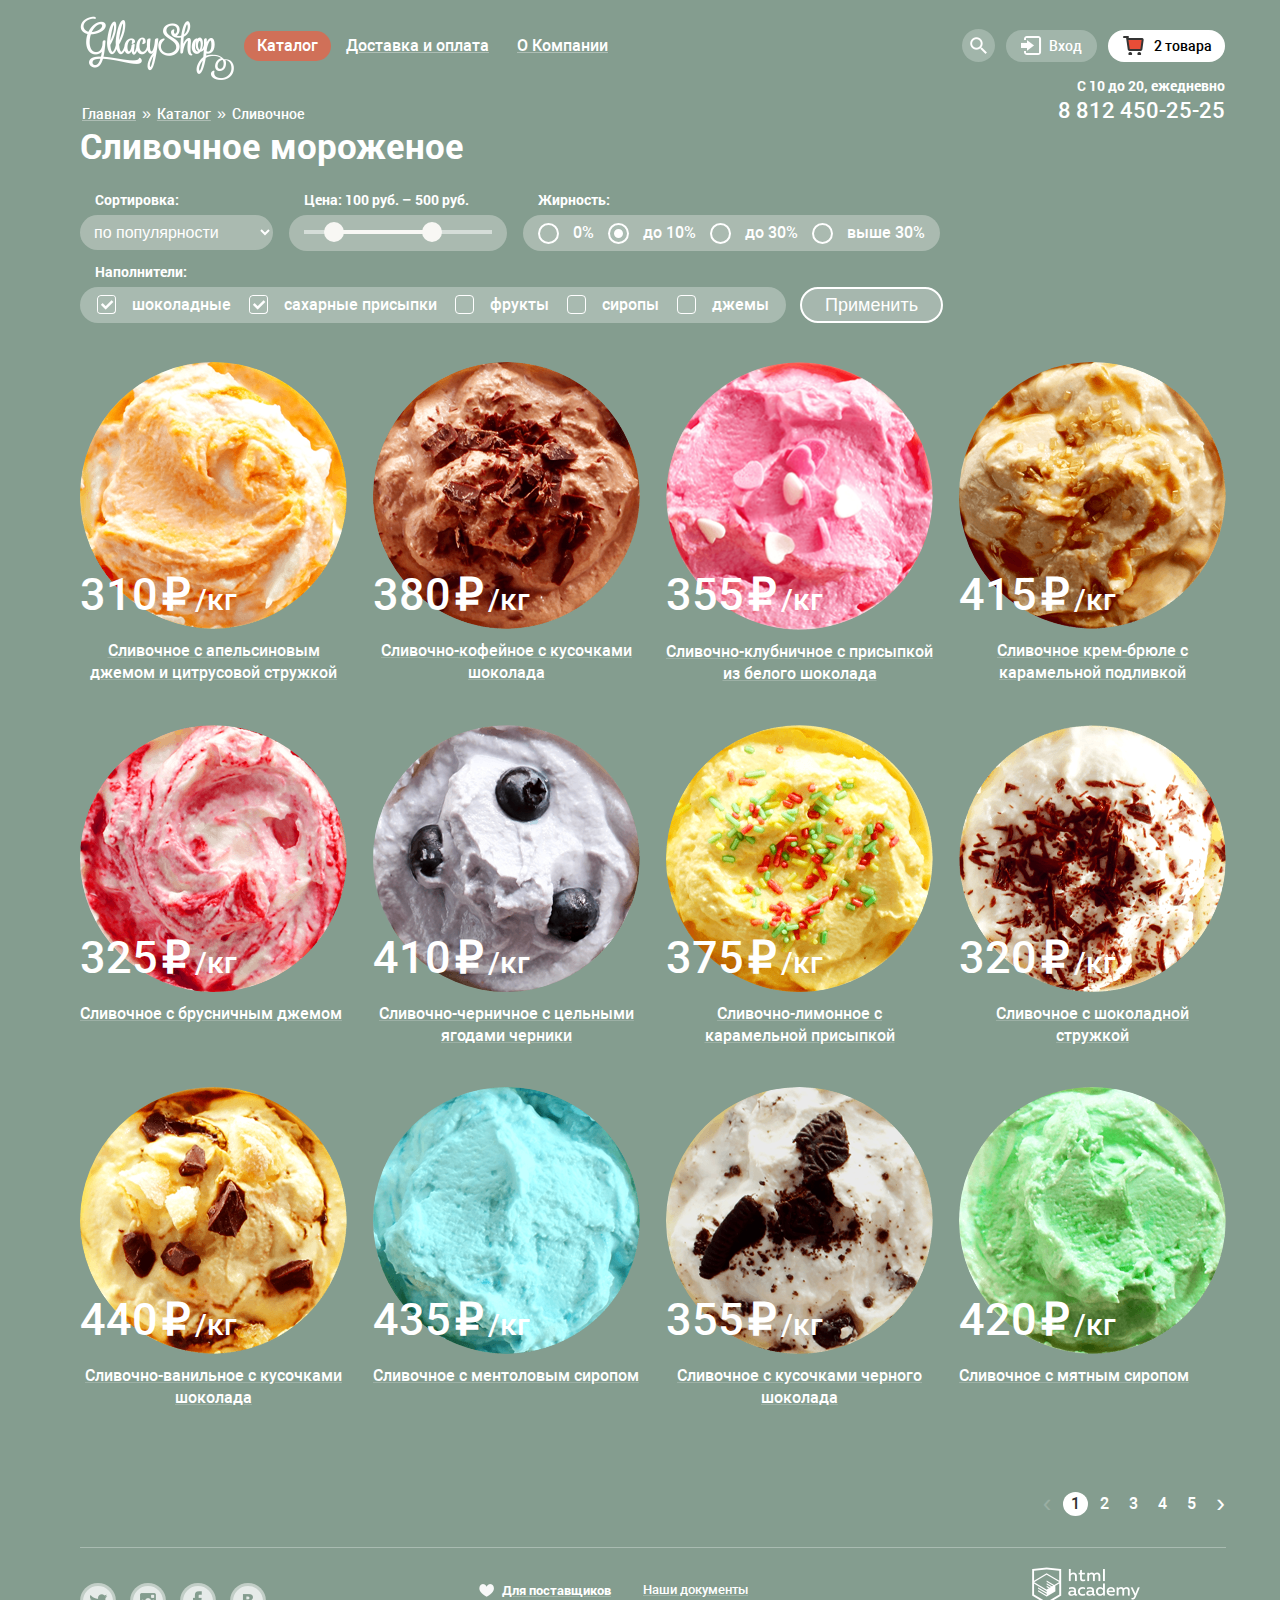
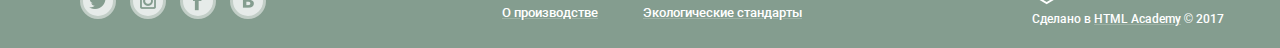
==== commit 0a0667d7: "+" ====
--- a/catalog-creamy.html
+++ b/catalog-creamy.html
@@ -95,7 +95,7 @@
 					<span class="quotes">&raquo;</span>
 					<li><a href="catalog.html">Каталог</a></li>
 					<span class="quotes">&raquo;</span>
-					<li><a>Сливочное</a></li>
+					<li><a class="active">Сливочное</a></li>
 				</ul>
 			</div>
 			<h1 class="header-one">Сливочное мороженое</h1>
@@ -151,11 +151,17 @@
 					<img src="img/creamy-orange.png" alt="Апельсиновое мороженое" width="267" height="267">
 					<span class="price">310<span class="rouble">&#8381;</span><span class="smaller-word">/кг</span></span>
 					<a href="#" class="product-item-text">Сливочное с апельсиновым джемом и цитрусовой стружкой</a>
+					<div class="quick-view">
+						<a href="#" class="btn quick-view-btn">Быстрый просмотр</a>
+					</div>
 				</article>
 				<article class="product-item">
 					<img src="img/creamy-coffee.png" alt="Кофейно-шоколадное мороженое" width="267" height="267">
 					<span class="price">380<span class="rouble">&#8381;</span><span class="smaller-word">/кг</span></span>
 					<a href="#" class="product-item-text">Сливочно-кофейное с кусочками шоколада</a>
+					<div class="quick-view">
+						<a href="#" class="btn quick-view-btn">Быстрый просмотр</a>
+					</div>
 				</article>
 				<article class="product-item">
 					<img src="img/creamy-strawberry.png" alt="Клубничное мороженое" width="267" height="267">
@@ -169,46 +175,73 @@
 					<img src="img/creme-brulee.png" alt="Крем-брюле" width="267" height="267">
 					<span class="price">415<span class="rouble">&#8381;</span><span class="smaller-word">/кг</span></span>
 					<a href="#" class="product-item-text">Сливочное крем-брюле с карамельной подливкой</a>
+					<div class="quick-view">
+						<a href="#" class="btn quick-view-btn">Быстрый просмотр</a>
+					</div>
 				</article>
 				<article class="product-item">
 					<img src="img/creamy-cowberry.png" alt="Брусничное мороженое" width="267" height="267">
 					<span class="price">325<span class="rouble">&#8381;</span><span class="smaller-word">/кг</span></span>
 					<a href="#" class="product-item-text">Сливочное с брусничным джемом</a>
+					<div class="quick-view">
+						<a href="#" class="btn quick-view-btn">Быстрый просмотр</a>
+					</div>
 				</article>
 				<article class="product-item">
 					<img src="img/creamy-blueberry.png" alt="Черничное мороженое" width="267" height="267">
 					<span class="price">410<span class="rouble">&#8381;</span><span class="smaller-word">/кг</span></span>
 					<a href="#" class="product-item-text">Сливочно-черничное с цельными ягодами черники</a>
+					<div class="quick-view">
+						<a href="#" class="btn quick-view-btn">Быстрый просмотр</a>
+					</div>
 				</article>
 				<article class="product-item">
 					<img src="img/creamy-lemon.png" alt="Лимонное мороженое" width="267" height="267">
 					<span class="price">375<span class="rouble">&#8381;</span><span class="smaller-word">/кг</span></span>
 					<a href="#" class="product-item-text">Сливочно-лимонное с карамельной присыпкой</a>
+					<div class="quick-view">
+						<a href="#" class="btn quick-view-btn">Быстрый просмотр</a>
+					</div>
 				</article>
 				<article class="product-item">
 					<img src="img/creamy-chocolate-chips.png" alt="Мороженое с шоколадной стружкой" width="267" height="267">
 					<span class="price">320<span class="rouble">&#8381;</span><span class="smaller-word">/кг</span></span>
 					<a href="#" class="product-item-text">Сливочное с шоколадной стружкой</a>
+					<div class="quick-view">
+						<a href="#" class="btn quick-view-btn">Быстрый просмотр</a>
+					</div>
 				</article>
 				<article class="product-item">
 					<img src="img/creamy-vanilla.png" alt="Ванильное мороженое с шоколадом" width="267" height="267">
 					<span class="price">440<span class="rouble">&#8381;</span><span class="smaller-word">/кг</span></span>
 					<a href="#" class="product-item-text">Сливочно-ванильное с кусочками шоколада</a>
+					<div class="quick-view">
+						<a href="#" class="btn quick-view-btn">Быстрый просмотр</a>
+					</div>
 				</article>
 				<article class="product-item">
 					<img src="img/creamy-menthol.png" alt="Мороженое с ментоловым сиропом" width="267" height="267">
 					<span class="price">435<span class="rouble">&#8381;</span><span class="smaller-word">/кг</span></span>
 					<a href="#" class="product-item-text">Сливочное с ментоловым сиропом</a>
+					<div class="quick-view">
+						<a href="#" class="btn quick-view-btn">Быстрый просмотр</a>
+					</div>
 				</article>
 				<article class="product-item">
 					<img src="img/creamy-chocolate.png" alt="Мороженое с черным шоколадом" width="267" height="267">
 					<span class="price">355<span class="rouble">&#8381;</span><span class="smaller-word">/кг</span></span>
 					<a href="#" class="product-item-text">Сливочное с кусочками черного шоколада</a>
+					<div class="quick-view">
+						<a href="#" class="btn quick-view-btn">Быстрый просмотр</a>
+					</div>
 				</article>
 				<article class="product-item">
 					<img src="img/creamy-mint.png" alt="Мороженое с мятным сиропом" width="267" height="267">
 					<span class="price">420<span class="rouble">&#8381;</span><span class="smaller-word">/кг</span></span>
 					<a href="#" class="product-item-text">Сливочное с мятным сиропом</a>
+					<div class="quick-view">
+						<a href="#" class="btn quick-view-btn">Быстрый просмотр</a>
+					</div>
 				</article>
 			</section>
 			<div class="pages">
@@ -246,7 +279,6 @@
 				<img src="img/copyright.png" alt="HTML Academy" width="108" height="38">
 				<p class="copyright-text">Сделано в <a href="#">HTML Academy</a> &copy; 2017</p>
 			</section>
-			</section>
 		</footer>
 		<script src="js/file-min.js"></script>
 	</body>
--- a/css/style.css
+++ b/css/style.css
@@ -80,12 +80,26 @@
 	list-style: none;
 }
 
-.breadcrumbs a {
+.breadcrumbs a,
+.breadcrumbs .active:hover,
+.breadcrumbs .active:active {
 	font-size: 14px;
 	line-height: 16px;
 	color: white;
 	-webkit-text-decoration-color: #adbdb4;
 			text-decoration-color: #adbdb4;
+}
+
+.breadcrumbs a:hover {
+	color: #ffbc9e;
+	-webkit-text-decoration-color: #ffbc9e;
+			text-decoration-color: #ffbc9e;
+}
+
+.breadcrumbs a:active {
+	color: #ffbc9e;
+	-webkit-text-decoration-color: #ffbc9e;
+			text-decoration-color: #ffbc9e;
 }
 
 .breadcrumbs .quotes {
@@ -739,6 +753,7 @@
 
 .product-item .hit {
 	position: absolute;
+	z-index: 250;
 	top: 0;
 	left: 0;
 }
@@ -762,7 +777,7 @@
 }
 
 .product-item .product-item-text {
-	display: block;
+	display: inline-block;
 	margin-top: 5px;
 	font-weight: medium;
 	color: #ffffff;
@@ -1341,7 +1356,7 @@
 .product-item::after {
 	content: "";
 	position: absolute;
-	z-index: -10;
+	z-index: 100;
 	top: -6px;
 	left: -13px;
 	display: none;
@@ -1351,16 +1366,22 @@
 	border-radius: 5px;
 }
 
+.product-item .product-item-text,
+.product-item img,
+.product-item span {
+	position: relative;
+	z-index: 200;
+}
+
 .quick-view {
+	position: absolute;
+	left: 36px;
+	z-index: 300;
 	display: none;
 	padding: 15px 0;
 }
 
 .quick-view-btn {
-	position: absolute;
-	bottom: -20px;
-	left: 40px;
-	z-index: 100;
 	display: none;
 	padding: 10px 15px;
 	font-size: 18px;
@@ -1460,6 +1481,13 @@
 	border-radius: 50%;
 }
 
+.main-footer .social-icon:active {
+	-webkit-box-shadow: inset 0 0 0 3px #c2cec7, 
+						inset 0 5px 1px 0 #888888;
+			box-shadow: inset 0 0 0 3px #c2cec7, 
+						inset 0 5px 1px 0 #888888;
+}
+
 .main-footer .social-icon:last-child {
 	margin-right: 0;
 }
@@ -1570,4 +1598,16 @@
 	color: white;
 	-webkit-text-decoration-color: #9db1a5;
 			text-decoration-color: #9db1a5;
+}
+
+.footer-copyright a:hover {
+	color: #ffbc9e;
+	-webkit-text-decoration-color: #ffbc9e;
+			text-decoration-color: #ffbc9e;
+}
+
+.footer-copyright a:active {
+	color: #ffbc9e;
+	-webkit-text-decoration-color: #ffbc9e;
+			text-decoration-color: #ffbc9e;
 }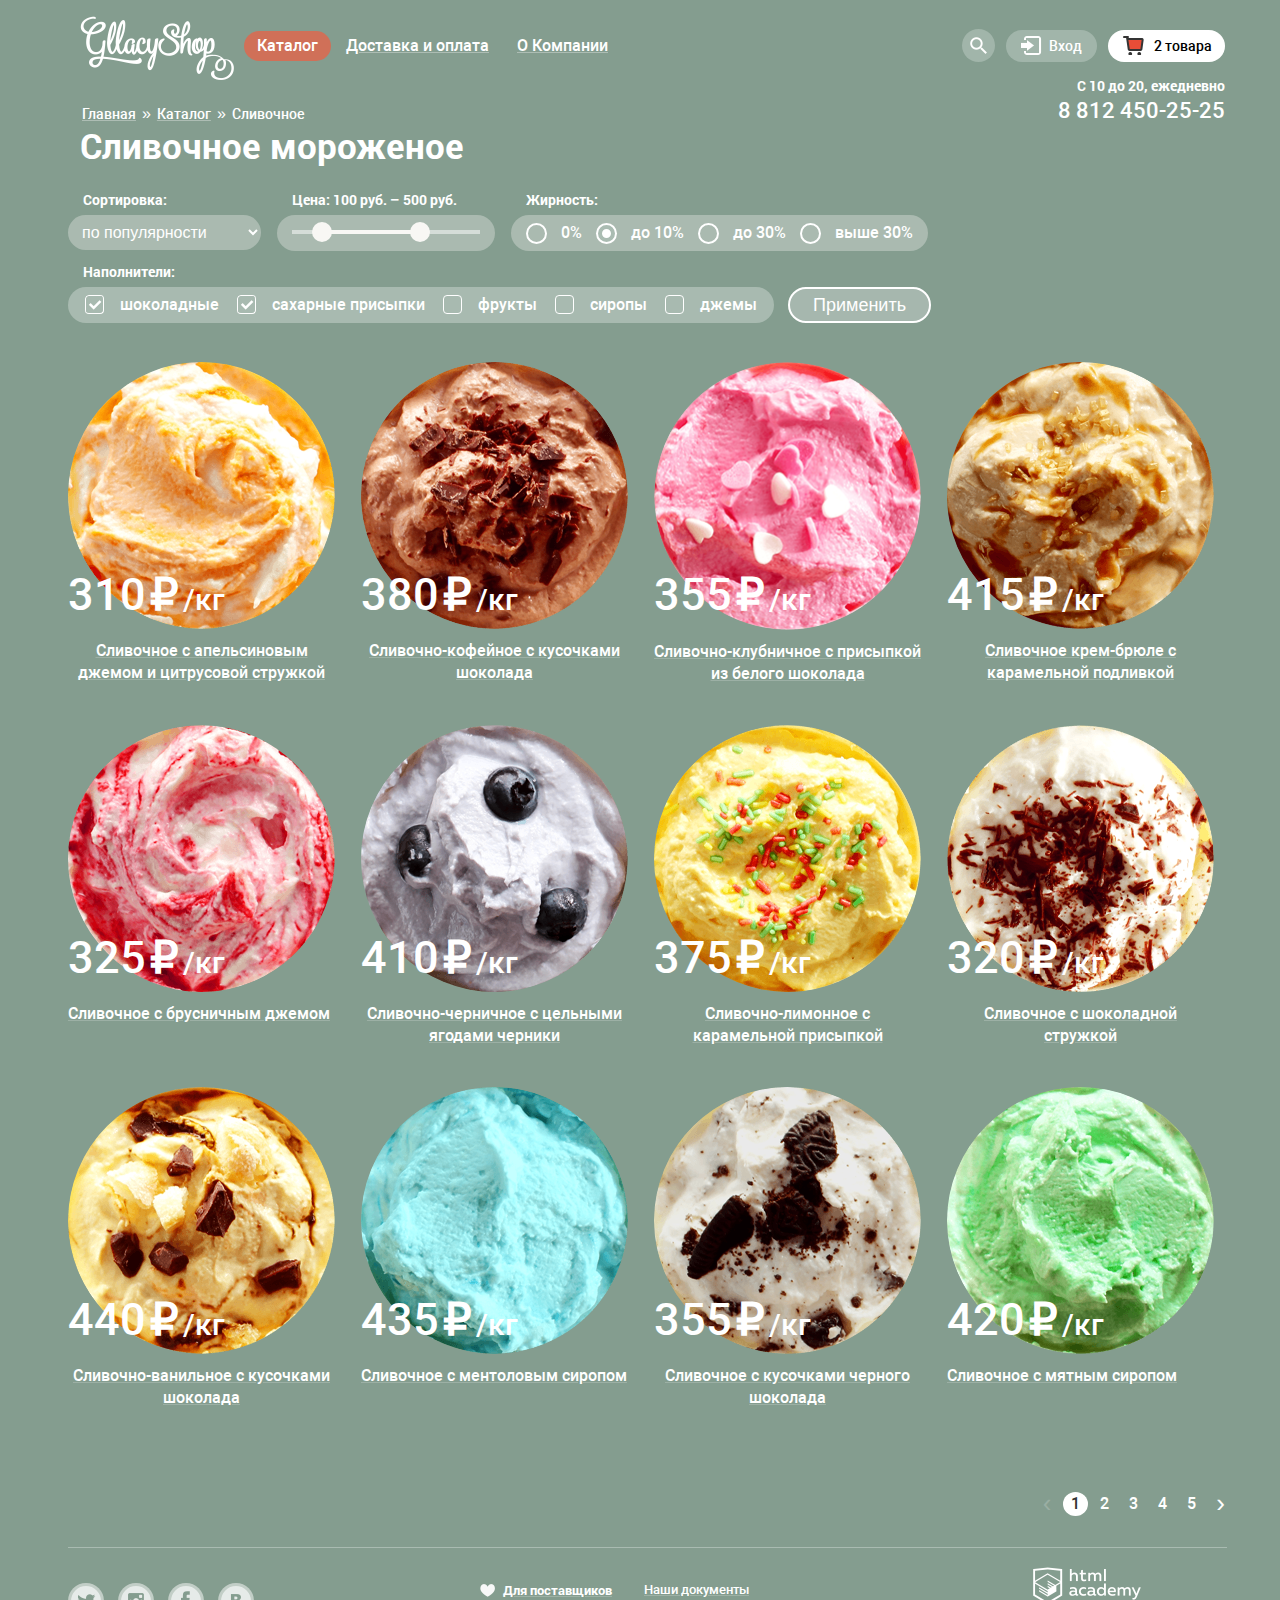
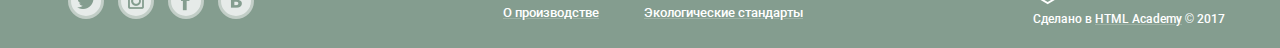
==== commit c697c4f9: "добавление js, анимации формы" ====
--- a/catalog-creamy.html
+++ b/catalog-creamy.html
@@ -6,7 +6,7 @@
 		<link rel="stylesheet" type="text/css" href="css/normalize.css">
 		<link rel="stylesheet" type="text/css" href="css/style.css">
 	</head>
-	<body>
+	<body class="inner-page">
 		<header class="main-header container">
 			<nav class="menu">
 				<ul class="main-menu">
@@ -280,6 +280,6 @@
 				<p class="copyright-text">Сделано в <a href="#">HTML Academy</a> &copy; 2017</p>
 			</section>
 		</footer>
-		<script src="js/file-min.js"></script>
+		<script src="js/file.js"></script>
 	</body>
 </html>--- a/css/style.css
+++ b/css/style.css
@@ -22,17 +22,44 @@
 	font-style: normal;
 }
 
+@keyframes form-animation {
+	0% {
+		opacity: 0;
+	}
+	
+	100% {
+		opacity: 1;
+	}
+}
+
+@keyframes form-error {
+	0% {
+		opacity: 0.5;
+	}
+	
+	100% {
+		opacity: 1;
+	}
+}
+
 body {
 	position: relative;
 	margin: 0 auto;
 	padding: 0;
-	width: 1200px;
 	font-family: "Roboto", "Arial", sans-serif;
 	font-size: 16px;
 	font-weight: normal;
 	color: white;
+	line-height: 22px;
+}
+
+.block {
+	width: 100%;
+	min-width: 1200px;
+}
+
+.inner-page {
 	background-color: #849d8f;
-	line-height: 22px;
 }
 
 img {
@@ -41,6 +68,7 @@
 }
 
 .container {
+	width: 1200px;
 	margin: 0 auto;
 }
 
@@ -595,14 +623,6 @@
 	border: 0;
 }
 
-.inline-right .basket-send:hover {
-	
-}
-
-.inline-right .basket-send:active {
-	
-}
-
 .menu-right .full-basket {
 	width: 71px;
 	position: relative;
@@ -626,11 +646,16 @@
 }
 
 /*Главная страница*/
+.main-page {
+	position: relative;
+}
+
 .promo .ice-cream {
 	position: absolute;
 	z-index: 50;
-	top: 0px;
+	top: -400px;
 	left: 90px;
+	display: none;
 	width: 1045px;
 	margin: 0 auto;
 }
@@ -640,7 +665,7 @@
 	z-index: 100;
 	width: 700px;
 	margin-top: 253px;
-	margin-left: 261px;
+	margin-left: auto;
 	margin-right: auto;
 	margin-bottom: 0;
 	font-size: 60px;
@@ -654,23 +679,35 @@
 	display: inline-block;
 	margin-top: 30px;
 	margin-bottom: 38px;
-	margin-left: 473px;
+	margin-left: 461px;
 	padding: 11px 40px;
 	font-size: 32px;
 	line-height: 44px;
 }
 
-.slider {
-	position: absolute;
-	top: 570px;
+input[name="toggle"] {
+	display: none;
+}
+
+.slider-slides {
+	margin-left: auto;
+	margin-right: auto;
+}
+
+.slider-controls {
+	position: absolute;
+	top: 180px;
+}
+
+.slider-controls label {
+	position: absolute;
 	width: 18px;
+	z-index: 100;
 	height: 18px;
 	border-radius: 50%;
 	border: 2px solid white;
-}
-
-.slider.active {
-	background-color: white;
+	cursor: pointer;
+	transition: background-color 0.5s;
 }
 
 .slider-1 {
@@ -684,6 +721,37 @@
 .slider-3 {
 	left: 97px;
 }
+
+#btn-1:checked ~ .block label[for="btn-1"],
+#btn-2:checked ~ .block label[for="btn-2"],
+#btn-3:checked ~ .block label[for="btn-3"],
+.slider-controls label:hover {
+	background-color: white;
+}
+
+#btn-1:checked ~ .block .img-1,
+#btn-2:checked ~ .block .img-2,
+#btn-3:checked ~ .block .img-3 {
+	display: block;
+}
+
+#btn-1:checked ~ .block {
+	background-color: #849d8f;
+}
+
+#btn-2:checked ~ .block {
+	background-color: #8996a6;
+}
+
+#btn-3:checked ~ .block {
+	background-color: #9d8b84;
+}
+
+/*
+#849d8f
+#8996a6
+#9d8b84
+*/
 
 .free-offer {
 	position: relative;
@@ -710,7 +778,7 @@
 }
 
 .raspberries {
-	margin-left: 38px;
+	margin-left: 26px;
 	margin-right: 22px;
 	margin-top: 0;
 	background-image: url(../img/raspberries.jpg);
@@ -731,7 +799,7 @@
 }
 
 .products {
-	margin-left: 40px;
+	margin-left: 28px;
 	padding: 0;
 }
 
@@ -802,7 +870,7 @@
 .features {
 	width: 1126px;
 	margin-top: 40px;
-	margin-left: 38px;
+	margin-left: 26px;
 	padding-top: 12px;
 	padding-left: 20px;
 	padding-bottom: 18px;
@@ -895,7 +963,7 @@
 	display: -ms-flexbox;
 	display: flex;
 	margin-top: 40px;
-	margin-left: 38px;
+	margin-left: 26px;
 }
 
 .blog,
@@ -979,10 +1047,9 @@
 
 .map {
 	position: relative;
-	width: 1200px;
+	width: 100%;
 	height: 430px;
 	margin-top: 40px;
-	margin-left: 12px;
 	background-image: url(../img/map.png);
 	background-position: center;
 }
@@ -1009,7 +1076,7 @@
 	color: #000000;
 }
 
-.feedback .feedback-text {
+.feedback .feedback-contacts {
 	margin-bottom: 20px;
 	margin-top: 0;
 	width: 250px;
@@ -1026,7 +1093,7 @@
 
 .feedback-form {
 	position: absolute;
-	top: 338px;
+	top: 1880px;
 	left: 363px;
 	z-index: 100;
 	display: none;
@@ -1036,15 +1103,28 @@
 	border-radius: 10px;
 }
 
+.feedback-show {
+	display: block;
+	animation-name: form-animation;
+	animation-duration: 1s;
+}
+
+.feedback-error {
+	animation-name: form-error;
+	animation-duration: 1s;
+}
+
 .feedback-form .feedback-cross {
 	position: absolute;
 	width: 16px;
 	height: 16px;
 	top: 16px;
 	right: 17px;
-}
-
-.feedback-cross:before, .feedback-cross:after {
+	cursor: pointer;
+}
+
+.feedback-cross:before, 
+.feedback-cross:after {
 	position: absolute;
 	content: "";
 	height: 17px;
@@ -1115,7 +1195,7 @@
 
 /*Каталог*/
 .form {
-	margin-left: 40px;
+	margin-left: 28px;
 	font-size: 14px;
 	line-height: 16px;
 }
@@ -1356,7 +1436,7 @@
 .product-item::after {
 	content: "";
 	position: absolute;
-	z-index: 100;
+	z-index: -1;
 	top: -6px;
 	left: -13px;
 	display: none;
@@ -1364,13 +1444,7 @@
 	min-height: 405px;
 	background-color: rgba(255, 255, 255, 0.3);
 	border-radius: 5px;
-}
-
-.product-item .product-item-text,
-.product-item img,
-.product-item span {
-	position: relative;
-	z-index: 200;
+	box-shadow: 0 20px 20px 0 rgba(0, 0, 0, 0.4);
 }
 
 .quick-view {
@@ -1389,10 +1463,19 @@
 	line-height: 24px;
 }
 
-.product-item:hover::after,
+.product-item:hover {
+	z-index: 1;
+}
+
+.product-item:hover::after {
+	display: block;
+}
+
+
 .product-item:hover .quick-view-btn,
 .product-item:hover .quick-view {
 	display: block;
+	z-index: 2;
 }
 
 .pages ul {
@@ -1440,10 +1523,10 @@
 }
 
 .line {
-	width: 1146px;
+	width: 1159px;
 	height: 1px;
 	margin-top: 28px;
-	margin-left: 40px;
+	margin-left: 28px;
 	margin-bottom: 0;
 	color: #a9bbb1;
 	background-color: #a9bbb1;
@@ -1455,8 +1538,10 @@
 	display: -webkit-box;
 	display: -ms-flexbox;
 	display: flex;
-	margin-left: 27px;
+	margin-left: auto;
+	margin-right: auto;
 	min-height: 100px;
+	width: 1200px;
 }
 
 .main-footer .visually-hidden {
@@ -1465,7 +1550,7 @@
 }
 
 .main-footer .footer-social {
-	margin-left: 13px;
+	margin-left: 28px;
 }
 
 .main-footer .social-icon {
@@ -1521,7 +1606,7 @@
 	display: -ms-flexbox;
 	display: flex;
 	margin-top: 33px;
-	margin-left: 58px;
+	margin-left: 71px;
 }
 
 .about a {
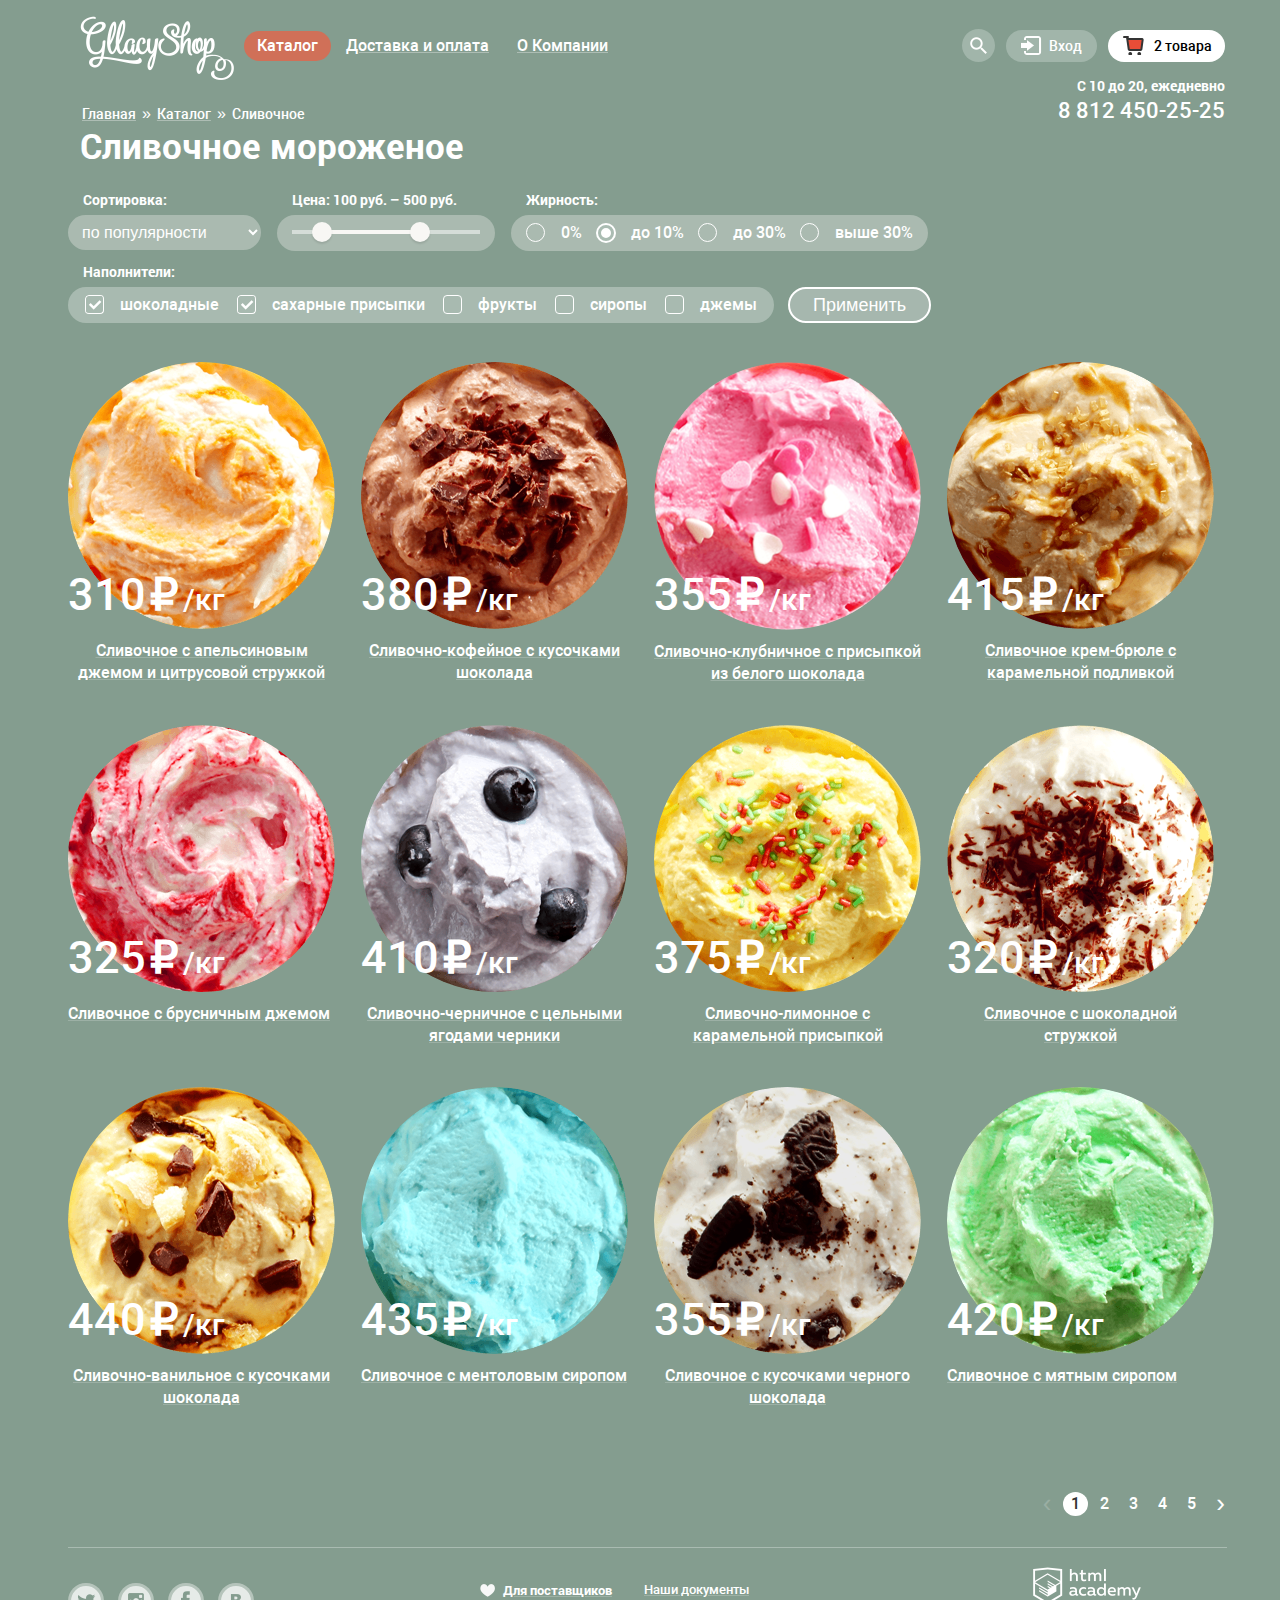
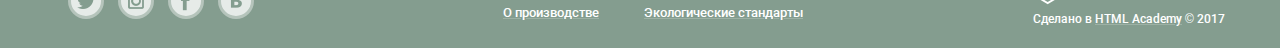
==== commit 954d8580: "+" ====
--- a/catalog-creamy.html
+++ b/catalog-creamy.html
@@ -135,11 +135,11 @@
 						<div class="fillers">
 							<b>Наполнители:</b>
 							<div class="fillers-grey">
-								<input type="checkbox" name="filler-1" id="filler-1" class="checkbox-btn" checked><label for="filler-1">шоколадные</label>
-								<input type="checkbox" name="filler-2" id="filler-2" class="checkbox-btn" checked><label for="filler-2">сахарные присыпки</label>
-								<input type="checkbox" name="filler-3" id="filler-3" class="checkbox-btn"><label for="filler-3">фрукты</label>
-								<input type="checkbox" name="filler-4" id="filler-4" class="checkbox-btn"><label for="filler-4">сиропы</label>
-								<input type="checkbox" name="filler-5" id="filler-5" class="checkbox-btn"><label for="filler-5">джемы</label>
+								<input type="checkbox" name="filler-1" id="filler-1" class="checkbox-btn" value="chocolate" checked><label for="filler-1">шоколадные</label>
+								<input type="checkbox" name="filler-2" id="filler-2" class="checkbox-btn" value="sugar" checked><label for="filler-2">сахарные присыпки</label>
+								<input type="checkbox" name="filler-3" id="filler-3" class="checkbox-btn" value="fruits"><label for="filler-3">фрукты</label>
+								<input type="checkbox" name="filler-4" id="filler-4" class="checkbox-btn" value="syrups"><label for="filler-4">сиропы</label>
+								<input type="checkbox" name="filler-5" id="filler-5" class="checkbox-btn" value="jam"><label for="filler-5">джемы</label>
 							</div>
 						</div>
 						<button type="submit" name="show" class="send">Применить</button>
--- a/css/style.css
+++ b/css/style.css
@@ -1093,7 +1093,7 @@
 
 .feedback-form {
 	position: absolute;
-	top: 1880px;
+	top: -14px;
 	left: 363px;
 	z-index: 100;
 	display: none;
@@ -1152,6 +1152,10 @@
 	display: flex;
 	flex-direction: column;
 	align-items: flex-start;
+}
+
+.feedback-wrapper {
+	position: relative;
 }
 
 .answer .feedback-item {
@@ -1181,6 +1185,47 @@
 	line-height: 24px;
 	font-weight: normal;
 	color: #999999;
+}
+
+.answer .answer-label {
+	position: absolute;
+	top: 15px;
+	left: 15px;
+	font-weight: normal;
+	color: #999999;
+	pointer-events: none;
+	transition: all 0.4s ease-in-out;
+}
+
+.feedback-item:hover {
+	border: 2px solid #9a9a9a;
+}
+
+.feedback-item:focus {
+	border: 2px solid #2e88e4;
+}
+
+.feedback-name:hover,
+.feedback-email:hover,
+.feedback-name:focus,
+.feedback-email:focus,
+.feedback-name:focus:hover,
+.feedback-email:focus:hover {
+	min-height: 42px;
+}
+
+.feedback-text:hover,
+.feedback-text:focus,
+.feedback-text:focus:hover {
+	min-height: 138px;
+}
+
+.feedback-item:focus ~ .answer-label {
+	top: -15px;
+	font-weight: normal;
+	font-size: 11px;
+	line-height: 13px;
+	color: #5b9ddf;
 }
 
 .answer .send {
@@ -1313,6 +1358,12 @@
 	background-color: #f8f7f4;
 	border-radius: 50%;
 	cursor: pointer;
+	box-shadow: 0 2px 2px 0 rgba(0, 0, 0, 0.1);
+}
+
+.controller:hover {
+	width: 22px;
+	height: 22px;
 }
 
 .controller-left {
@@ -1320,9 +1371,19 @@
 	left: 35px;
 }
 
+.controller-left:hover {
+	top: 6px;
+	left: 34px;
+}
+
 .controller-right {
 	top: 7px;
 	right: 65px;
+}
+
+.controller-right:hover {
+	top: 6px;
+	right: 64px;
 }
 
 .grey-bg {
@@ -1352,11 +1413,19 @@
 	content: "";
 	position: absolute;
 	left: 0;
-	top: 0px;
+	top: 0;
 	width: 17px;
 	height: 17px;
+	border: 1px solid white;
+	border-radius: 50%;
+}
+
+.radio-btn:hover + label::before {
+	content: "";
+	position: absolute;
+	left: -1px;
+	top: -1px;
 	border: 2px solid white;
-	border-radius: 50%;
 }
 
 .radio-btn:checked + label::before {
@@ -1364,10 +1433,10 @@
 	position: absolute;
 	left: 2px;
 	top: 2px;
-	width: 9px;
-	height: 9px;
+	width: 10px;
+	height: 10px;
 	background-color: white;
-	border: 4px solid #aabcb2;
+	border: 3px solid #aabcb2;
 	box-shadow: 0 0 0 2px white;
 }
 
@@ -1407,6 +1476,13 @@
 	border-radius: 4px;
 }
 
+.checkbox-btn:hover + label::before {
+	content: "";
+	width: 16px;
+	height: 16px;
+	border: 2px solid white;
+}
+
 .checkbox-btn:checked + label::before {
 	content: "";
 	position: absolute;
@@ -1417,6 +1493,16 @@
 	background-image: url(../img/checkbox.png);
 	border-left: 0;
 	border-top: 0;
+}
+
+.checkbox-btn:checked:hover + label::before {
+	content: "";
+	background-image: url(../img/checkbox-hover.png);
+}
+
+.checkbox-btn:disabled + label::before {
+	content: "";
+	opacity: 0.4;
 }
 
 .products.catalog-items {
@@ -1564,6 +1650,11 @@
 	-webkit-box-shadow: inset 0 0 0 3px #c2cec7;
 			box-shadow: inset 0 0 0 3px #c2cec7;
 	border-radius: 50%;
+	opacity: 0.8;
+}
+
+.main-footer .social-icon:hover {
+	opacity: 1;
 }
 
 .main-footer .social-icon:active {
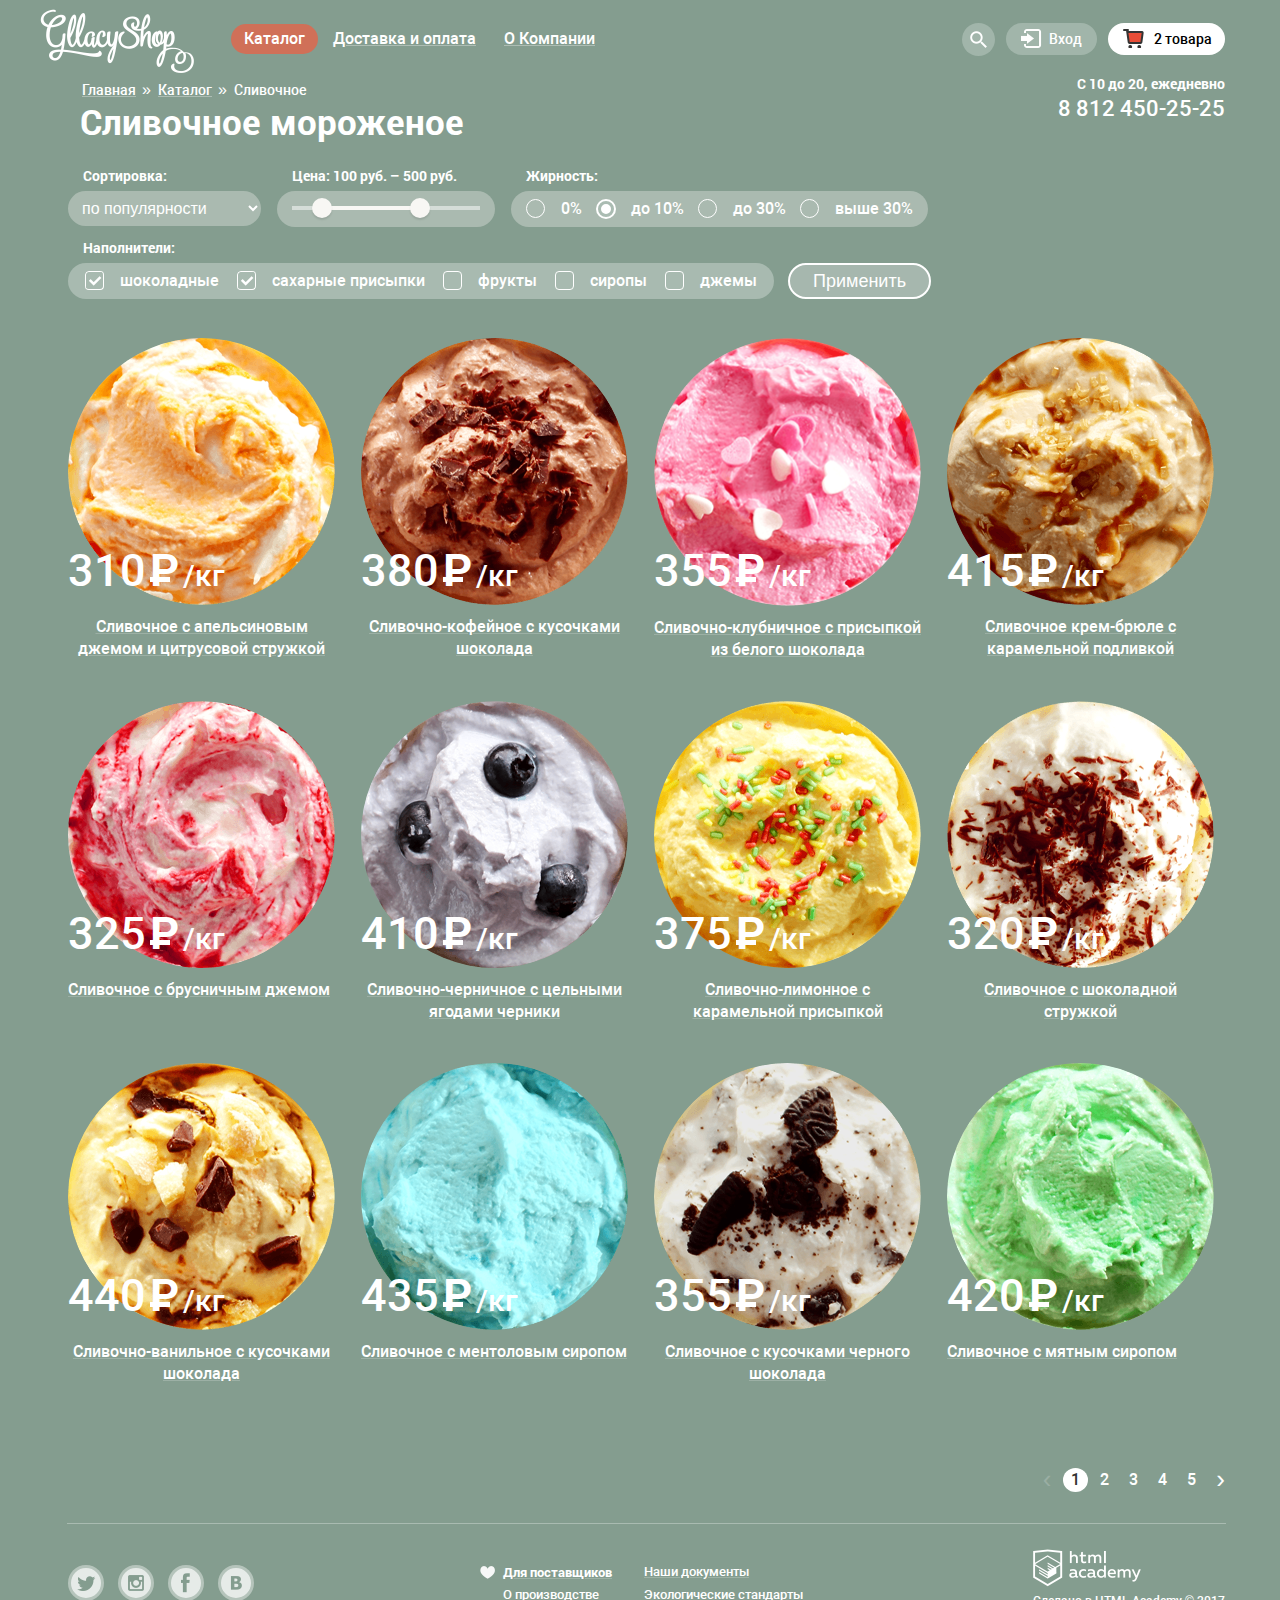
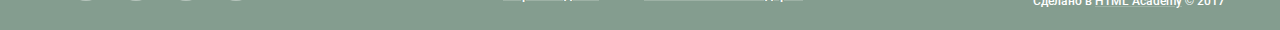
==== commit 0a4de17b: "+" ====
--- a/catalog-creamy.html
+++ b/catalog-creamy.html
@@ -9,92 +9,89 @@
 	<body class="inner-page">
 		<header class="main-header container">
 			<nav class="menu">
-				<ul class="main-menu">
-					<li class="logo">
-						<a href="index.html"><img src="img/logo.png" alt="Gllacy Shop" width="154" height="64"></a>
-					</li>
-					<li>
-						<a href="catalog.html" class="menu-item catalog active">Каталог</a>
-						<ul class="sub-menu">
-							<li class="new-items">Новинки</li>
-							<hr class="hr">
-							<li><a class="active">Сливочное</a></li>
-							<li><a href="#">Щербеты</a></li>
-							<li><a href="#">Фруктовый лед</a></li>
-							<li><a href="#">Мелорин</a></li>
-						</ul>
-					</li>
-					<li>
-						<a href="delivery-and-payment.html" class="menu-item">Доставка и оплата</a>
-					</li>
-					<li>
-						<a href="about-us.html" class="menu-item">О Компании</a>
-					</li>
-				</ul>
-			</nav>
-			<div class="menu-right">
-				<ul class="menu-right-list">
-					<li class="search-item">
-						<a href="#" class="menu-right-item search">Поиск</a>
-						<div class="search-wrapper">
-							<div class="search-field">
-								<input type="text" name="search" id="search" placeholder="Что ищем?">
+					<a href="index.html" class="logo"><img src="img/logo.png" alt="Gllacy Shop" width="154" height="64"></a>
+					<ul class="main-menu">
+						<li>
+							<a href="catalog.html" class="menu-item  catalog active">Каталог</a>
+							<ul class="sub-menu">
+								<li class="new-items">Новинки</li>
+								<li><a href="catalog-creamy.html">Сливочное</a></li>
+								<li><a href="#">Щербеты</a></li>
+								<li><a href="#">Фруктовый лед</a></li>
+								<li><a href="#">Мелорин</a></li>
+							</ul>
+						</li>
+						<li>
+							<a href="delivery-and-payment.html" class="menu-item">Доставка и оплата</a>
+						</li>
+						<li>
+							<a href="about-us.html" class="menu-item">О Компании</a>
+						</li>
+					</ul>
+				</nav>
+				<div class="menu-right">
+					<div class="wrapper">
+						<div class="search-item">
+							<a href="#" class="menu-right-item search">Поиск</a>
+							<div class="search-wrapper">
+								<div class="search-field">
+									<input type="search" name="search" id="search" placeholder="Что ищем?">
+								</div>
 							</div>
 						</div>
-					</li>
-					<li class="enter-list">
-						<a href="#" class="menu-right-item enter">Вход</a>
-						<div class="enter-wrapper">
-							<div class="enter-field">
-								<input type="text" name="email" id="email" placeholder="Электронная почта">
-								<input type="password" name="password" id="password" placeholder="Пароль">
-								<input type="submit" name="enter" value="Войти" class="btn send">
-								<div class="help-links">
-									<a href="#">Забыли пароль?</a>
-									<a href="#">Новая регистрация</a>
+						<div class="enter-list">
+							<a href="#" class="menu-right-item enter">Вход</a>
+							<div class="enter-wrapper">
+								<div class="enter-field">
+									<form action="#" method="post">
+										<input type="email" name="email" id="email" placeholder="Электронная почта">
+										<input type="password" name="password" id="password" placeholder="Пароль">
+										<input type="submit" name="enter" value="Войти" class="btn send">
+									</form>
+									<div class="help-links">
+										<a href="#">Забыли пароль?</a>
+										<a href="#">Новая регистрация</a>
+									</div>
 								</div>
 							</div>
 						</div>
-					</li>
-					<li class="basket-list">
-						<a href="#" class="menu-right-item full-basket">2 товара</a>
-						<div class="basket-wrapper">
-							<div class="basket-field">
-								<div class="basket-item">
-									<span class="cross"></span>
-									<img src="img/mini-item-1.png" alt="Апельсиновое мороженое" width="33" height="33" class="mini-photo">
-									<span class="description">Пломбир с апельсиновым джемом</span>
-									<span class="weight-and-price">1,5 кг х <span class="price">200 руб.</span></span>
-									<span class="cost">300 руб.</span>
-								</div>
-								<div class="basket-item">
-									<span class="cross"></span>
-									<img src="img/mini-item-2.png" alt="Клубничное мороженое" width="33" height="33" class="mini-photo">
-									<span class="description">Клубничный пломбир с присыпкой из белого шоколада</span>
-									<span class="weight-and-price">1,5 кг х <span class="price">300 руб.</span></span>
-									<span class="cost">450 руб.</span>
-								</div>
-								<hr class="basket-line">
-								<div class="inline-right">
-									<span class="basket-price">Итого: 750 руб.</span>
-									<button type="button" class="btn basket-send">Оформить заказ</button>
-								</div>
+						<div class="basket-list">
+							<a href="#" class="menu-right-item full-basket">2 товара</a>
+							<div class="basket-wrapper">
+								<form class="basket-field" action="#" method="post">
+									<div class="basket-item">
+										<span class="cross"></span>
+										<img src="img/mini-item-1.png" alt="Апельсиновое мороженое" width="33" height="33" class="mini-photo">
+										<span class="description">Пломбир с апельсиновым джемом</span>
+										<span class="weight-and-price">1,5 кг х <span class="price">200 руб.</span></span>
+										<span class="cost">300 руб.</span>
+									</div>
+									<div class="basket-item">
+										<span class="cross"></span>
+										<img src="img/mini-item-2.png" alt="Клубничное мороженое" width="33" height="33" class="mini-photo">
+										<span class="description">Клубничный пломбир с присыпкой из белого шоколада</span>
+										<span class="weight-and-price">1,5 кг х <span class="price">300 руб.</span></span>
+										<span class="cost">450 руб.</span>
+									</div>
+									<div class="inline-right">
+										<span class="basket-price">Итого: 750 руб.</span>
+										<button type="submit" class="btn basket-send">Оформить заказ</button>
+									</div>
+								</form>
 							</div>
 						</div>
-					</li>
-				</ul>
-				
-				<p class="time-working">С 10 до 20, ежедневно</p>
-				<p class="phone-number">8 812 450-25-25</p>
-			</div>
+					</div>
+					<div class="time-and-phone">
+						<p class="time-working">С 10 до 20, ежедневно</p>
+						<a class="phone-number" href="tel:88124502525">8 812 450-25-25</a>
+					</div>
+				</div>
 		</header>
 		<main class="container inner-page">
 			<div class="breadcrumbs">
 				<ul>
 					<li><a href="index.html">Главная</a></li>
-					<span class="quotes">&raquo;</span>
 					<li><a href="catalog.html">Каталог</a></li>
-					<span class="quotes">&raquo;</span>
 					<li><a class="active">Сливочное</a></li>
 				</ul>
 			</div>
@@ -102,7 +99,7 @@
 			<section class="form">
 				<form action="evgpestr@yandex.ru" method="get" class="form-filter">
 					<div class="wrapper-1">
-						<div class="sorting-group">
+						<fieldset class="sorting-group">
 							<b>Сортировка:</b>
 							<select name="sorting" id="sorting">
 								<option>по популярности</option>
@@ -110,8 +107,8 @@
 								<option>сначала дорогие</option>
 								<option>по жирности</option>
 							</select>
-						</div>
-						<div class="price-group">
+						</fieldset>
+						<fieldset class="price-group">
 							<b>Цена: 100 руб. – 500 руб.</b>
 							<div class="range-controls" id="range">
 								<div class="scale">
@@ -120,8 +117,8 @@
 								<div class="controller controller-left"></div>
 								<div class="controller controller-right"></div>
 							</div>
-						</div>
-						<div class="fat">
+						</fieldset>
+						<fieldset class="fat">
 							<b>Жирность:</b>
 							<div class="grey-bg">
 								<input type="radio" name="fat" id="fat-1" value="0%" class="radio-btn"><label for="fat-1">0%</label>
@@ -129,10 +126,10 @@
 								<input type="radio" name="fat" id="fat-3" value="30%" class="radio-btn"><label for="fat-3">до 30%</label>
 								<input type="radio" name="fat" id="fat-4" value="30%-more" class="radio-btn"><label for="fat-4">выше 30%</label>
 							</div>
-						</div>
+						</fieldset>
 					</div>
 					<div class="wrapper-2">
-						<div class="fillers">
+						<fieldset class="fillers">
 							<b>Наполнители:</b>
 							<div class="fillers-grey">
 								<input type="checkbox" name="filler-1" id="filler-1" class="checkbox-btn" value="chocolate" checked><label for="filler-1">шоколадные</label>
@@ -141,7 +138,7 @@
 								<input type="checkbox" name="filler-4" id="filler-4" class="checkbox-btn" value="syrups"><label for="filler-4">сиропы</label>
 								<input type="checkbox" name="filler-5" id="filler-5" class="checkbox-btn" value="jam"><label for="filler-5">джемы</label>
 							</div>
-						</div>
+						</fieldset>
 						<button type="submit" name="show" class="send">Применить</button>
 					</div>
 				</form>
@@ -149,7 +146,7 @@
 			<section class="products catalog-items">
 				<article class="product-item">
 					<img src="img/creamy-orange.png" alt="Апельсиновое мороженое" width="267" height="267">
-					<span class="price">310<span class="rouble">&#8381;</span><span class="smaller-word">/кг</span></span>
+					<span class="price">310<span class="rouble">Р</span><span class="smaller-word">/кг</span></span>
 					<a href="#" class="product-item-text">Сливочное с апельсиновым джемом и цитрусовой стружкой</a>
 					<div class="quick-view">
 						<a href="#" class="btn quick-view-btn">Быстрый просмотр</a>
@@ -157,7 +154,7 @@
 				</article>
 				<article class="product-item">
 					<img src="img/creamy-coffee.png" alt="Кофейно-шоколадное мороженое" width="267" height="267">
-					<span class="price">380<span class="rouble">&#8381;</span><span class="smaller-word">/кг</span></span>
+					<span class="price">380<span class="rouble">Р</span><span class="smaller-word">/кг</span></span>
 					<a href="#" class="product-item-text">Сливочно-кофейное с кусочками шоколада</a>
 					<div class="quick-view">
 						<a href="#" class="btn quick-view-btn">Быстрый просмотр</a>
@@ -165,7 +162,7 @@
 				</article>
 				<article class="product-item">
 					<img src="img/creamy-strawberry.png" alt="Клубничное мороженое" width="267" height="267">
-					<span class="price">355<span class="rouble">&#8381;</span><span class="smaller-word">/кг</span></span>
+					<span class="price">355<span class="rouble">Р</span><span class="smaller-word">/кг</span></span>
 					<a href="#" class="product-item-text">Сливочно-клубничное с присыпкой из белого шоколада</a>
 					<div class="quick-view">
 						<a href="#" class="btn quick-view-btn">Быстрый просмотр</a>
@@ -173,7 +170,7 @@
 				</article>
 				<article class="product-item">
 					<img src="img/creme-brulee.png" alt="Крем-брюле" width="267" height="267">
-					<span class="price">415<span class="rouble">&#8381;</span><span class="smaller-word">/кг</span></span>
+					<span class="price">415<span class="rouble">Р</span><span class="smaller-word">/кг</span></span>
 					<a href="#" class="product-item-text">Сливочное крем-брюле с карамельной подливкой</a>
 					<div class="quick-view">
 						<a href="#" class="btn quick-view-btn">Быстрый просмотр</a>
@@ -181,7 +178,7 @@
 				</article>
 				<article class="product-item">
 					<img src="img/creamy-cowberry.png" alt="Брусничное мороженое" width="267" height="267">
-					<span class="price">325<span class="rouble">&#8381;</span><span class="smaller-word">/кг</span></span>
+					<span class="price">325<span class="rouble">Р</span><span class="smaller-word">/кг</span></span>
 					<a href="#" class="product-item-text">Сливочное с брусничным джемом</a>
 					<div class="quick-view">
 						<a href="#" class="btn quick-view-btn">Быстрый просмотр</a>
@@ -189,7 +186,7 @@
 				</article>
 				<article class="product-item">
 					<img src="img/creamy-blueberry.png" alt="Черничное мороженое" width="267" height="267">
-					<span class="price">410<span class="rouble">&#8381;</span><span class="smaller-word">/кг</span></span>
+					<span class="price">410<span class="rouble">Р</span><span class="smaller-word">/кг</span></span>
 					<a href="#" class="product-item-text">Сливочно-черничное с цельными ягодами черники</a>
 					<div class="quick-view">
 						<a href="#" class="btn quick-view-btn">Быстрый просмотр</a>
@@ -197,7 +194,7 @@
 				</article>
 				<article class="product-item">
 					<img src="img/creamy-lemon.png" alt="Лимонное мороженое" width="267" height="267">
-					<span class="price">375<span class="rouble">&#8381;</span><span class="smaller-word">/кг</span></span>
+					<span class="price">375<span class="rouble">Р</span><span class="smaller-word">/кг</span></span>
 					<a href="#" class="product-item-text">Сливочно-лимонное с карамельной присыпкой</a>
 					<div class="quick-view">
 						<a href="#" class="btn quick-view-btn">Быстрый просмотр</a>
@@ -205,7 +202,7 @@
 				</article>
 				<article class="product-item">
 					<img src="img/creamy-chocolate-chips.png" alt="Мороженое с шоколадной стружкой" width="267" height="267">
-					<span class="price">320<span class="rouble">&#8381;</span><span class="smaller-word">/кг</span></span>
+					<span class="price">320<span class="rouble">Р</span><span class="smaller-word">/кг</span></span>
 					<a href="#" class="product-item-text">Сливочное с шоколадной стружкой</a>
 					<div class="quick-view">
 						<a href="#" class="btn quick-view-btn">Быстрый просмотр</a>
@@ -213,7 +210,7 @@
 				</article>
 				<article class="product-item">
 					<img src="img/creamy-vanilla.png" alt="Ванильное мороженое с шоколадом" width="267" height="267">
-					<span class="price">440<span class="rouble">&#8381;</span><span class="smaller-word">/кг</span></span>
+					<span class="price">440<span class="rouble">Р</span><span class="smaller-word">/кг</span></span>
 					<a href="#" class="product-item-text">Сливочно-ванильное с кусочками шоколада</a>
 					<div class="quick-view">
 						<a href="#" class="btn quick-view-btn">Быстрый просмотр</a>
@@ -221,7 +218,7 @@
 				</article>
 				<article class="product-item">
 					<img src="img/creamy-menthol.png" alt="Мороженое с ментоловым сиропом" width="267" height="267">
-					<span class="price">435<span class="rouble">&#8381;</span><span class="smaller-word">/кг</span></span>
+					<span class="price">435<span class="rouble">Р</span><span class="smaller-word">/кг</span></span>
 					<a href="#" class="product-item-text">Сливочное с ментоловым сиропом</a>
 					<div class="quick-view">
 						<a href="#" class="btn quick-view-btn">Быстрый просмотр</a>
@@ -229,7 +226,7 @@
 				</article>
 				<article class="product-item">
 					<img src="img/creamy-chocolate.png" alt="Мороженое с черным шоколадом" width="267" height="267">
-					<span class="price">355<span class="rouble">&#8381;</span><span class="smaller-word">/кг</span></span>
+					<span class="price">355<span class="rouble">Р</span><span class="smaller-word">/кг</span></span>
 					<a href="#" class="product-item-text">Сливочное с кусочками черного шоколада</a>
 					<div class="quick-view">
 						<a href="#" class="btn quick-view-btn">Быстрый просмотр</a>
@@ -237,7 +234,7 @@
 				</article>
 				<article class="product-item">
 					<img src="img/creamy-mint.png" alt="Мороженое с мятным сиропом" width="267" height="267">
-					<span class="price">420<span class="rouble">&#8381;</span><span class="smaller-word">/кг</span></span>
+					<span class="price">420<span class="rouble">Р</span><span class="smaller-word">/кг</span></span>
 					<a href="#" class="product-item-text">Сливочное с мятным сиропом</a>
 					<div class="quick-view">
 						<a href="#" class="btn quick-view-btn">Быстрый просмотр</a>
@@ -247,7 +244,7 @@
 			<div class="pages">
 				<ul>
 					<li><a class="page prev-page disabled"> 	&lsaquo;</a></li>
-					<li><a href="#" class="page active">1</a></li>
+					<li><a class="page active">1</a></li>
 					<li><a href="#" class="page">2</a></li>
 					<li><a href="#" class="page">3</a></li>
 					<li><a href="#" class="page">4</a></li>
@@ -255,7 +252,6 @@
 					<li><a href="#" class="page next-page"> 	&rsaquo;</a></li>
 				</ul>
 			</div>
-			<hr class="line">
 		</main>
 		<footer class="main-footer page-footer container">
 			<section class="footer-social">
--- a/css/style.css
+++ b/css/style.css
@@ -108,6 +108,25 @@
 	list-style: none;
 }
 
+.breadcrumbs li {
+	position: relative;
+	margin-right: 22px;
+}
+
+.breadcrumbs li::after {
+	content: "»";
+	position: absolute;
+	right: -15px;
+}
+
+.breadcrumbs li:last-child {
+	margin-right: 0;
+}
+
+.breadcrumbs li:last-child::after {
+	content: "";
+}
+
 .breadcrumbs a,
 .breadcrumbs .active:hover,
 .breadcrumbs .active:active {
@@ -162,14 +181,22 @@
 			justify-content: space-between;
 }
 
+.menu {
+	display: flex;
+}
+
+.menu .logo {
+	margin-right: 10px;
+	margin-top: 9px;
+}
+
 .main-menu {
 	display: -webkit-box;
 	display: -ms-flexbox;
 	display: flex;
-}
-
-.main-menu .logo {
-	margin-right: 10px;
+	padding: 0;
+	padding-left: 27px;
+	margin-top: 9px;
 }
 
 .main-menu li {
@@ -246,6 +273,7 @@
 }
 
 .sub-menu .new-items {
+	position: relative;
 	padding-top: 10px;
 	padding-bottom: 15px;
 	padding-left: 20px;
@@ -255,12 +283,14 @@
 	border-radius: 5px 5px 0 0;
 }
 
-.sub-menu .hr {
-	position: absolute;
-	top: 42px;
-	left: 9px;
+.sub-menu .new-items::after {
+	content: "";
+	position: absolute;
+	z-index: 1;
+	top: 37px;
+	left: 6px;
 	margin: 0;
-	width: 100%;
+	width: 128px;
 	height: 1px;
 	border: 0;
 	background-color: #d1d0ce;
@@ -300,15 +330,19 @@
 
 .menu-right {
 	position: relative;
+	display: flex;
+	flex-direction: column;
+	align-items: flex-end;
+	padding: 0;
+	margin: 0;
 	padding-top: 0;
 	margin-top: 23px;
 	margin-right: 15px;
 }
 
-.menu-right ul {
-	list-style: none;
-	padding: 0;
-	margin-top: 6px;
+.menu-right .wrapper {
+	display: flex;
+	margin-bottom: 20px;
 }
 
 .menu-right .menu-right-item {
@@ -317,11 +351,16 @@
 	display: inline-block;
 	vertical-align: middle;
 	margin-top: 0;
+	margin-right: 11px;
 	font-size: 14px;
 	line-height: 16px;
 	background-color: #a1b5aa;
 	color: white;
 	text-decoration: none;
+}
+
+.menu-right .menu-right-item:last-child {
+	margin-right: 0;
 }
 
 .menu-right .time-working {
@@ -334,6 +373,7 @@
 
 .menu-right .phone-number {
 	margin-top: 5px;
+	margin-bottom: 0;
 	font-size: 22px;
 	line-height: 24px;
 	text-align: right;
@@ -361,7 +401,7 @@
 	background-position: center;
 }
 
-.menu-right-list > .search-item:hover .search-wrapper {
+.wrapper > .search-item:hover .search-wrapper {
 	display: block;
 }
 
@@ -419,7 +459,7 @@
 	box-shadow: 0 20px 20px 0 rgba(0, 0, 0, 0.4);
 }
 
-.enter-field input[type="text"],
+.enter-field input[type="email"],
 .enter-field input[type="password"] {
 	width: 257px;
 	min-height: 44px;
@@ -455,7 +495,7 @@
 	color: #e84d37;
 }
 
-.menu-right-list > .enter-list:hover .enter-wrapper {
+.wrapper > .enter-list:hover .enter-wrapper {
 	display: block;
 }
 
@@ -518,7 +558,7 @@
 	display: none;
 }
 
-.menu-right-list > .basket-list:hover .basket-wrapper {
+.wrapper > .basket-list:hover .basket-wrapper {
 	display: block;
 }
 
@@ -546,10 +586,6 @@
 	line-height: 16px;
 }
 
-.basket-item:last-of-type {
-	margin-bottom: 0;
-}
-
 .basket-item .description {
 	margin-left: 13px;
 	width: 216px;
@@ -592,20 +628,24 @@
 	transform: rotate(-45deg);
 }
 
-.basket-line {
+.basket-field .inline-right {
+	position: relative;
+	display: flex;
+	flex-direction: column;
+	align-items: flex-end;
+	margin-top: 36px;
+}
+
+.basket-field .inline-right::before {
+	content: "";
+	position: absolute;
+	top: -17px;
+	right: 0;
 	width: 500px;
 	height: 1px;
-	margin-bottom: 20px;
-	margin-top: 10px;
 	color: #a9bbb1;
 	background-color: #a9bbb1;
 	border: 0px none;
-}
-
-.basket-field .inline-right {
-	display: flex;
-	flex-direction: column;
-	align-items: flex-end;
 }
 
 .inline-right .basket-price {
@@ -625,6 +665,7 @@
 
 .menu-right .full-basket {
 	width: 71px;
+	margin: 0;
 	position: relative;
 	padding-left: 46px;
 	padding-top: 8px;
@@ -645,6 +686,17 @@
 	background-repeat: no-repeat;
 }
 
+.time-and-phone {
+	display: flex;
+	flex-direction: column;
+	align-items: flex-end;
+}
+
+.phone-number {
+	color: white;
+	text-decoration: none;
+}
+
 /*Главная страница*/
 .main-page {
 	position: relative;
@@ -653,7 +705,7 @@
 .promo .ice-cream {
 	position: absolute;
 	z-index: 50;
-	top: -400px;
+	top: -398px;
 	left: 90px;
 	display: none;
 	width: 1045px;
@@ -664,7 +716,7 @@
 	position: relative;
 	z-index: 100;
 	width: 700px;
-	margin-top: 253px;
+	margin-top: 275px;
 	margin-left: auto;
 	margin-right: auto;
 	margin-bottom: 0;
@@ -696,7 +748,7 @@
 
 .slider-controls {
 	position: absolute;
-	top: 180px;
+	top: 172px;
 }
 
 .slider-controls label {
@@ -711,15 +763,15 @@
 }
 
 .slider-1 {
-	left: 40px;
+	left: 30px;
 }
 
 .slider-2 {
-	left: 68px;
+	left: 58px;
 }
 
 .slider-3 {
-	left: 97px;
+	left: 87px;
 }
 
 #btn-1:checked ~ .block label[for="btn-1"],
@@ -835,8 +887,19 @@
 }
 
 .price .rouble {
+	position: relative;
 	margin-left: 4px;
 	font-weight: 700;
+}
+
+.price .rouble::before {
+	content: "";
+	position: absolute;
+	top: 38px;
+	left: 0;
+	width: 20px;
+	height: 5px;
+	background-color: white;
 }
 
 .price .smaller-word {
@@ -1074,6 +1137,7 @@
 	font-weight: bold;
 	line-height: 24px;
 	color: #000000;
+	text-decoration: none;
 }
 
 .feedback .feedback-contacts {
@@ -1092,10 +1156,11 @@
 }
 
 .feedback-form {
-	position: absolute;
-	top: -14px;
-	left: 363px;
-	z-index: 100;
+	position: fixed;
+	top: 20vh;
+	left: 50%;
+	margin-left: calc(-437px/2);
+	z-index: 200;
 	display: none;
 	padding: 20px;
 	width: 437px;
@@ -1205,8 +1270,6 @@
 	border: 2px solid #2e88e4;
 }
 
-.feedback-name:hover,
-.feedback-email:hover,
 .feedback-name:focus,
 .feedback-email:focus,
 .feedback-name:focus:hover,
@@ -1214,7 +1277,6 @@
 	min-height: 42px;
 }
 
-.feedback-text:hover,
 .feedback-text:focus,
 .feedback-text:focus:hover {
 	min-height: 138px;
@@ -1253,6 +1315,13 @@
 .wrapper-1,
 .wrapper-2 {
 	display: flex;
+}
+
+.wrapper-1 fieldset,
+.wrapper-2 fieldset {
+	padding: 0;
+	margin: 0;
+	border: none;
 }
 
 .wrapper-1 {
@@ -1287,7 +1356,7 @@
 	box-shadow: inset 0 2px 1px 0 #696969;
 }
 
-.sorting-group {
+.wrapper-1 .sorting-group {
 	position: relative;
 	display: flex;
 	flex-direction: column;
@@ -1320,7 +1389,7 @@
 	color: black;
 }
 
-.price-group {
+.wrapper-1 .price-group {
 	margin-right: 16px;
 	width: 218px;
 }
@@ -1608,26 +1677,30 @@
 	font-size: 26px;
 }
 
-.line {
-	width: 1159px;
-	height: 1px;
-	margin-top: 28px;
-	margin-left: 28px;
-	margin-bottom: 0;
-	color: #a9bbb1;
-	background-color: #a9bbb1;
-	border: 0px none;
-}
 
 /*Футер*/
 .main-footer {
+	position: relative;
 	display: -webkit-box;
 	display: -ms-flexbox;
 	display: flex;
+	margin-top: 35px;
 	margin-left: auto;
 	margin-right: auto;
 	min-height: 100px;
 	width: 1200px;
+}
+
+.main-footer::before {
+	content: "";
+	position: absolute;
+	top: -7px;
+	left: 27px;
+	width: 1159px;
+	height: 1px;
+	color: #a9bbb1;
+	background-color: #a9bbb1;
+	border: 0px none;
 }
 
 .main-footer .visually-hidden {
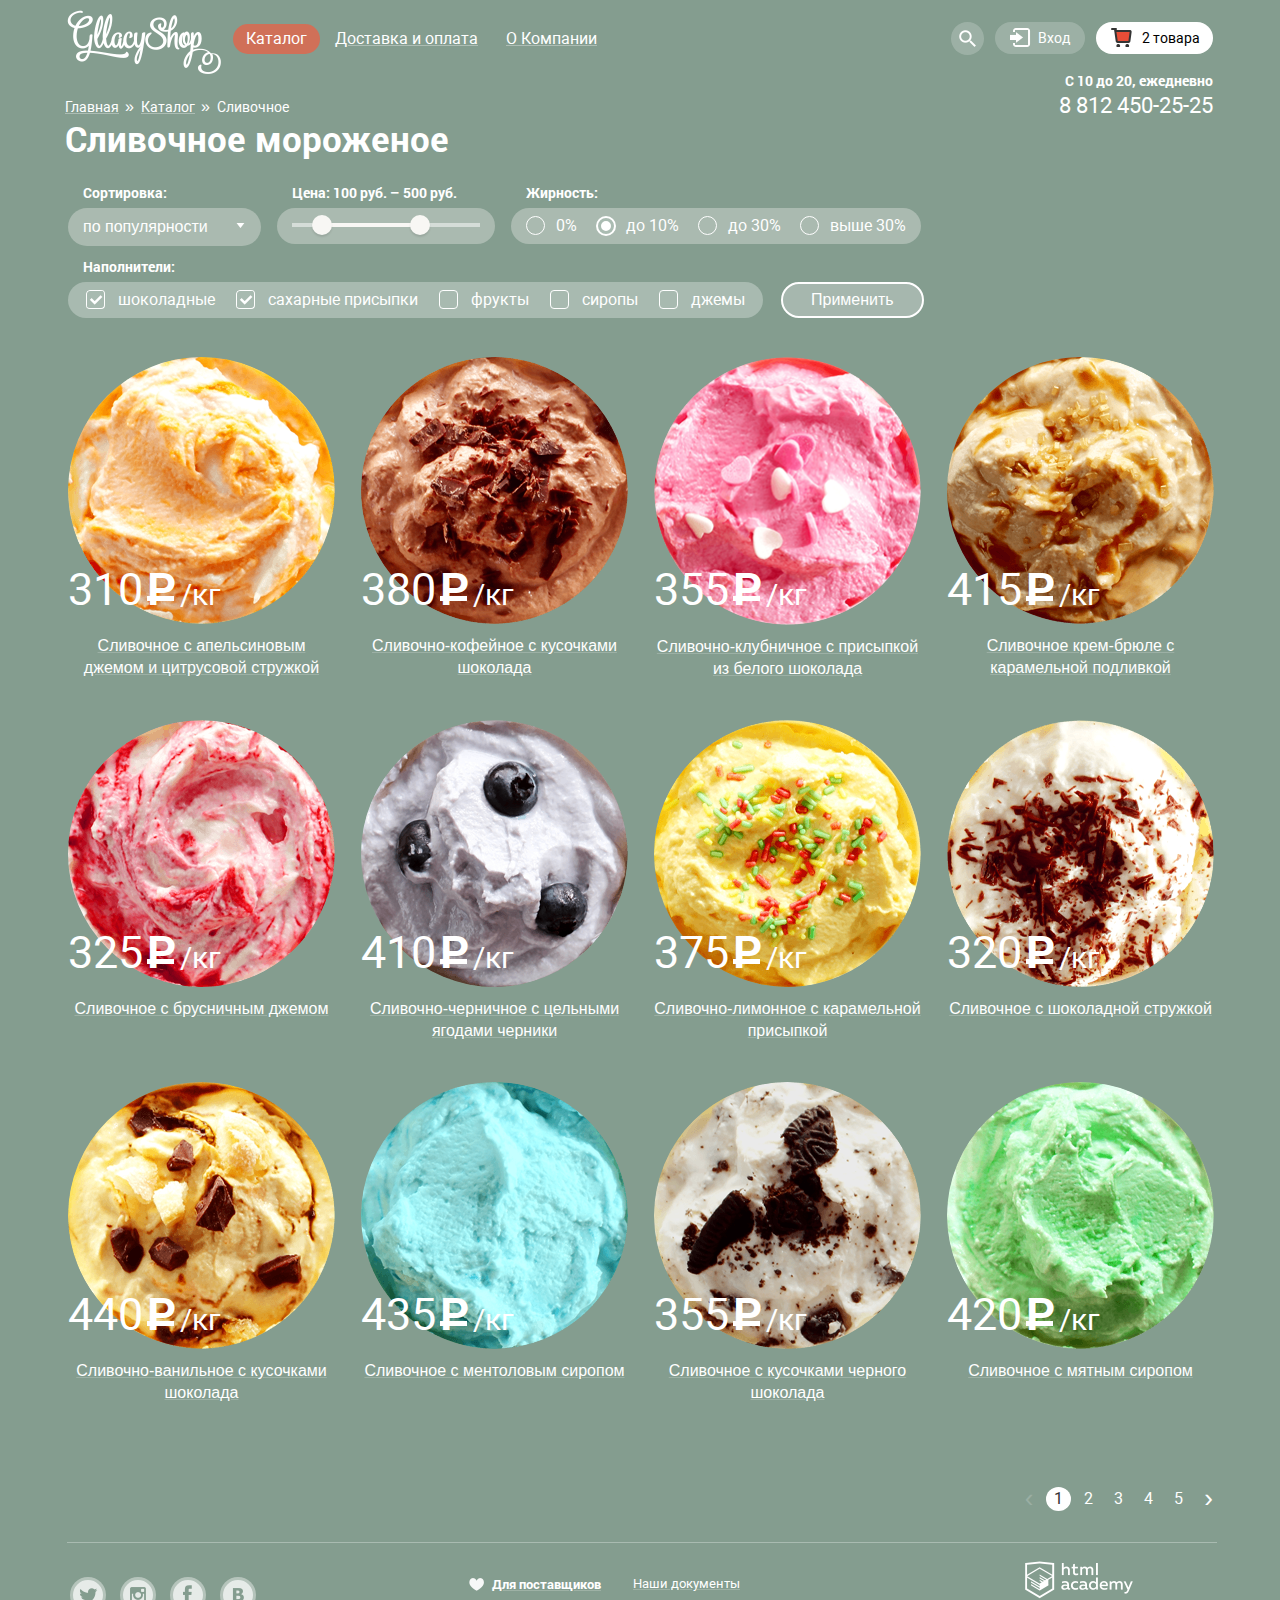
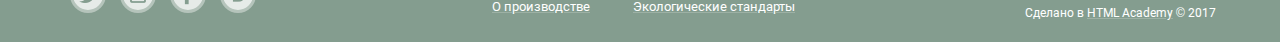
==== commit 5d44d7e0: "исправления" ====
--- a/catalog-creamy.html
+++ b/catalog-creamy.html
@@ -2,6 +2,7 @@
 <html lang="ru">
 	<head>
 		<meta charset="utf-8">
+		<meta name="format-detection" content="telephone=no">
 		<title>HTML Academy: Глейси</title>
 		<link rel="stylesheet" type="text/css" href="css/normalize.css">
 		<link rel="stylesheet" type="text/css" href="css/style.css">
@@ -100,7 +101,7 @@
 				<form action="evgpestr@yandex.ru" method="get" class="form-filter">
 					<div class="wrapper-1">
 						<fieldset class="sorting-group">
-							<b>Сортировка:</b>
+							<legend>Сортировка:</legend>
 							<select name="sorting" id="sorting">
 								<option>по популярности</option>
 								<option>сначала недорогие</option>
@@ -109,7 +110,7 @@
 							</select>
 						</fieldset>
 						<fieldset class="price-group">
-							<b>Цена: 100 руб. – 500 руб.</b>
+							<legend>Цена: 100 руб. – 500 руб.</legend>
 							<div class="range-controls" id="range">
 								<div class="scale">
 									<div class="bar"></div>
@@ -119,7 +120,7 @@
 							</div>
 						</fieldset>
 						<fieldset class="fat">
-							<b>Жирность:</b>
+							<legend>Жирность:</legend>
 							<div class="grey-bg">
 								<input type="radio" name="fat" id="fat-1" value="0%" class="radio-btn"><label for="fat-1">0%</label>
 								<input type="radio" name="fat" id="fat-2" value="10%" class="radio-btn" checked><label for="fat-2">до 10%</label>
@@ -130,7 +131,7 @@
 					</div>
 					<div class="wrapper-2">
 						<fieldset class="fillers">
-							<b>Наполнители:</b>
+							<legend>Наполнители:</legend>
 							<div class="fillers-grey">
 								<input type="checkbox" name="filler-1" id="filler-1" class="checkbox-btn" value="chocolate" checked><label for="filler-1">шоколадные</label>
 								<input type="checkbox" name="filler-2" id="filler-2" class="checkbox-btn" value="sugar" checked><label for="filler-2">сахарные присыпки</label>
@@ -276,6 +277,5 @@
 				<p class="copyright-text">Сделано в <a href="#">HTML Academy</a> &copy; 2017</p>
 			</section>
 		</footer>
-		<script src="js/file.js"></script>
 	</body>
 </html>--- a/css/style.css
+++ b/css/style.css
@@ -8,9 +8,9 @@
 
 @font-face { 
 	font-family: "Roboto";
-	src: url(../fonts/robotomedium.woff2) format("woff2"),
-		url(../fonts/robotomedium.woff) format("woff");
-	font-weight: medium;
+	src: url(../fonts/roboto500.woff2) format("woff2"),
+		url(../fonts/roboto500.woff) format("woff");
+	font-weight: 500;
 	font-style: normal;
 }
 
@@ -76,6 +76,7 @@
 	color: white;
 	text-decoration: none;
 	border-radius: 40px;
+	background-color: #f26843;
 	background-image: -webkit-gradient(linear, left top, left bottom, from(#f26843), to(#e74a35));
 	background-image: linear-gradient(#f26843, #e74a35);
 	-webkit-box-shadow: 0 2px 2px 0 rgba(172, 16, 0, 0.64);
@@ -101,8 +102,8 @@
 
 .breadcrumbs ul {
 	display: flex;
-	margin-top: -42px;
-	margin-left: 42px;
+	margin-top: -22px;
+	margin-left: 25px;
 	margin-bottom: 0;
 	padding-left: 0;
 	list-style: none;
@@ -158,7 +159,7 @@
 .header-one {
 	margin-top: 0;
 	margin-bottom: 26px;
-	margin-left: 40px;
+	margin-left: 25px;
 	font-size: 35px;
 	font-weight: bold;
 	line-height: 41px;
@@ -186,8 +187,8 @@
 }
 
 .menu .logo {
-	margin-right: 10px;
-	margin-top: 9px;
+	margin-left: 27px;
+	margin-top: 10px;
 }
 
 .main-menu {
@@ -195,7 +196,7 @@
 	display: -ms-flexbox;
 	display: flex;
 	padding: 0;
-	padding-left: 27px;
+	padding-left: 12px;
 	margin-top: 9px;
 }
 
@@ -222,7 +223,6 @@
 	margin-right: 2px;
 	padding: 6px 13px;
 	color: white;
-	text-decoration: none;
 	line-height: 18px;
 	text-decoration: underline;
 	-webkit-text-decoration-color: #adbdb4;
@@ -336,13 +336,13 @@
 	padding: 0;
 	margin: 0;
 	padding-top: 0;
-	margin-top: 23px;
-	margin-right: 15px;
+	margin-top: 22px;
+	margin-right: 27px;
 }
 
 .menu-right .wrapper {
 	display: flex;
-	margin-bottom: 20px;
+	margin-bottom: 18px;
 }
 
 .menu-right .menu-right-item {
@@ -354,7 +354,7 @@
 	margin-right: 11px;
 	font-size: 14px;
 	line-height: 16px;
-	background-color: #a1b5aa;
+	background-color: rgba(255, 255, 255, 0.2);
 	color: white;
 	text-decoration: none;
 }
@@ -609,6 +609,7 @@
 	height: 15px;
 	top: 10px;
 	left: 0;
+	cursor: pointer;
 }
 
 .cross:before, .cross:after {
@@ -661,6 +662,7 @@
 	font-size: 18px;
 	line-height: 24px;
 	border: 0;
+	cursor: pointer;
 }
 
 .menu-right .full-basket {
@@ -705,8 +707,8 @@
 .promo .ice-cream {
 	position: absolute;
 	z-index: 50;
-	top: -398px;
-	left: 90px;
+	top: -391px;
+	left: 78px;
 	display: none;
 	width: 1045px;
 	margin: 0 auto;
@@ -716,7 +718,7 @@
 	position: relative;
 	z-index: 100;
 	width: 700px;
-	margin-top: 275px;
+	margin-top: 272px;
 	margin-left: auto;
 	margin-right: auto;
 	margin-bottom: 0;
@@ -730,10 +732,11 @@
 	z-index: 100;
 	display: inline-block;
 	margin-top: 30px;
-	margin-bottom: 38px;
-	margin-left: 461px;
+	margin-bottom: 40px;
+	margin-left: 464px;
 	padding: 11px 40px;
 	font-size: 32px;
+	font-family: "Roboto", "Arial", sans-serif;
 	line-height: 44px;
 }
 
@@ -763,15 +766,15 @@
 }
 
 .slider-1 {
-	left: 30px;
+	left: 29px;
 }
 
 .slider-2 {
-	left: 58px;
+	left: 57px;
 }
 
 .slider-3 {
-	left: 87px;
+	left: 86px;
 }
 
 #btn-1:checked ~ .block label[for="btn-1"],
@@ -798,12 +801,6 @@
 #btn-3:checked ~ .block {
 	background-color: #9d8b84;
 }
-
-/*
-#849d8f
-#8996a6
-#9d8b84
-*/
 
 .free-offer {
 	position: relative;
@@ -824,15 +821,18 @@
 
 .free-offer .wanted {
 	display: inline-block;
+	vertical-align: top;
 	margin-bottom: 10px;
 	font-size: 18px;
+	font-family: "Roboto", "Arial", sans-serif;
 	line-height: 24px;
 }
 
 .raspberries {
-	margin-left: 26px;
+	margin-left: 29px;
 	margin-right: 22px;
 	margin-top: 0;
+	background-color: #932a46;
 	background-image: url(../img/raspberries.jpg);
 }
 
@@ -842,6 +842,7 @@
 }
 
 .chocolates {
+	background-color: #5e170f;
 	background-image: url(../img/chocolates.jpg);
 }
 
@@ -897,7 +898,7 @@
 	position: absolute;
 	top: 38px;
 	left: 0;
-	width: 20px;
+	width: 27px;
 	height: 5px;
 	background-color: white;
 }
@@ -908,9 +909,9 @@
 }
 
 .product-item .product-item-text {
-	display: inline-block;
+	display: block;
 	margin-top: 5px;
-	font-weight: medium;
+	font-weight: 500;
 	color: #ffffff;
 	text-align: center;
 	text-decoration: underline;
@@ -1050,7 +1051,7 @@
 	margin-bottom: 4px;
 	font-size: inherit;
 	line-height: inherit;
-	font-weight: medium;
+	font-weight: 500;
 }
 
 .blog .blog-item {
@@ -1062,6 +1063,10 @@
 	color: #000000;
 }
 
+.blog .blog-item:hover {
+	text-decoration: none;
+}
+
 .subscription {
 	width: 550px;
 	padding: 6px;
@@ -1080,12 +1085,14 @@
 .white-bg .subscribe-text {
 	width: 510px;
 	margin-top: 0;
-	margin-bottom: 12px;
+	margin-bottom: 34px;
 }
 
 .white-bg .visually-hidden {
 	margin: 0;
-	visibility: hidden;
+	overflow: hidden;
+	clip: rect(0 0 0 0);
+	position: absolute;
 }
 
 .white-bg input[type="text"] {
@@ -1104,6 +1111,7 @@
 	padding: 12px 20px;
 	border: 0;
 	font-size: 18px;
+	font-family: "Roboto", "Arial", sans-serif;
 	line-height: 22px;
 	cursor: pointer;
 }
@@ -1115,6 +1123,10 @@
 	margin-top: 40px;
 	background-image: url(../img/map.png);
 	background-position: center;
+}
+
+.map .map-picture {
+	border-width: 0;
 }
 
 .feedback {
@@ -1151,13 +1163,14 @@
 	margin-top: 5px;
 	font-size: 18px;
 	line-height: 24px;
+	font-family: "Roboto", "Arial", sans-serif;
 	border: 0;
 	cursor: pointer;
 }
 
 .feedback-form {
 	position: fixed;
-	top: 20vh;
+	top: 13vh;
 	left: 50%;
 	margin-left: calc(-437px/2);
 	z-index: 200;
@@ -1330,15 +1343,15 @@
 
 .form-filter .send {
 	align-self: flex-end;
-	padding: 4px 23px;
+	padding: 4px 28px;
 	font-size: 16px;
 	line-height: 18px;
-	font-weight: medium;
+	font-weight: 500;
 	color: white;
 	background-color: #a6b7ae;
 	border: 2px solid white;
 	border-radius: 25px;
-	font-size: 18px;
+	font-size: 16px;
 	line-height: 24px;
 	cursor: pointer;
 }
@@ -1349,7 +1362,7 @@
 }
 
 .form-filter .send:active {
-	padding: 11px 31px;
+	padding: 6px 30px;
 	border: 0;
 	color: black;
 	background-color: #eaeaea;
@@ -1364,28 +1377,45 @@
 	margin-right: 16px;
 }
 
-.sorting-group b,
-.price-group b,
-.fat b,
-.fillers b {
+.sorting-group legend,
+.price-group legend,
+.fat legend,
+.fillers legend {
 	margin-left: 15px;
+	font-weight: bold;
 }
 
 .sorting-group select {
-	padding: 8px 10px;
+	padding: 10px 15px;
 	margin-top: 7px;
 	width: 193px;
 	font-size: 16px;
-	font-weight: medium;
+	font-weight: 500;
 	line-height: 18px;
 	color: white;
 	background-color: #aabab0;
+	background-image: url(../img/arrow-down.png);
+	background-repeat: no-repeat;
+	background-position: 168px 15px;
 	border-radius: 25px;
 	border: 0;
+	-webkit-appearance: none;
+	-moz-appearance: none;
+	appearance: none; 
+}
+
+select::-ms-expand {
+	display: none;
+	background-image: url(../img/arrow-down.png);
+	background-repeat: no-repeat;
+	background-position: 158px 18px;
 }
 
 .sorting-group select:hover {
 	background-color: white;
+	background-image: url(../img/arrow-down-black.png);
+	background-repeat: no-repeat;
+	background-position: 168px 15px;
 	color: black;
 }
 
@@ -1468,8 +1498,8 @@
 
 .grey-bg label {
 	position: relative;
-	padding-left: 35px;
-	margin-right: 11px;
+	padding-left: 30px;
+	margin-right: 16px;
 	font-size: 16px;
 	line-height: 18px;
 }
@@ -1511,8 +1541,8 @@
 
 .fillers .fillers-grey {
 	margin-top: 7px;
-	margin-right: 14px;
-	padding: 9px 17px;
+	margin-right: 18px;
+	padding: 9px 18px;
 	font-size: 16px;
 	font-weight: middle;
 	line-height: 18px;
@@ -1522,8 +1552,8 @@
 
 .fillers-grey label {
 	position: relative;
-	padding-left: 35px;
-	margin-right: 14px;
+	padding-left: 32px;
+	margin-right: 17px;
 }
 
 .fillers-grey label:last-child {
@@ -1607,7 +1637,7 @@
 	left: 36px;
 	z-index: 300;
 	display: none;
-	padding: 15px 0;
+	padding: 12px 0;
 }
 
 .quick-view-btn {
@@ -1616,6 +1646,7 @@
 	font-size: 18px;
 	font-weight: bold;
 	line-height: 24px;
+	font-family: "Roboto", "Arial", sans-serif;
 }
 
 .product-item:hover {
@@ -1625,7 +1656,6 @@
 .product-item:hover::after {
 	display: block;
 }
-
 
 .product-item:hover .quick-view-btn,
 .product-item:hover .quick-view {
@@ -1637,14 +1667,14 @@
 	display: flex;
 	justify-content: flex-end;
 	padding-left: 0;
-	margin-right: 7px;
+	margin-right: 19px;
 	list-style: none;
 }
 
 .pages a {
 	display: block;
 	padding: 1px 8px;
-	margin-left: 4px;
+	margin-left: 5px;
 	color: white;
 	text-decoration: none;
 	border-radius: 50%;
@@ -1684,19 +1714,23 @@
 	display: -webkit-box;
 	display: -ms-flexbox;
 	display: flex;
-	margin-top: 35px;
 	margin-left: auto;
 	margin-right: auto;
 	min-height: 100px;
 	width: 1200px;
 }
 
-.main-footer::before {
-	content: "";
-	position: absolute;
-	top: -7px;
+.page-footer {
+	position: relative;
+	margin-top: 28px;
+}
+
+.page-footer::before {
+	content: "";
+	position: absolute;
+	top: 0;
 	left: 27px;
-	width: 1159px;
+	width: 1150px;
 	height: 1px;
 	color: #a9bbb1;
 	background-color: #a9bbb1;
@@ -1704,12 +1738,15 @@
 }
 
 .main-footer .visually-hidden {
-	visibility: hidden;
+	overflow: hidden;
+	clip: rect(0 0 0 0);
+	position: absolute;
 	margin: 0;
 }
 
 .main-footer .footer-social {
-	margin-left: 28px;
+	margin-left: 30px;
+	margin-top: 22px;
 }
 
 .main-footer .social-icon {
@@ -1770,7 +1807,7 @@
 	display: -ms-flexbox;
 	display: flex;
 	margin-top: 33px;
-	margin-left: 71px;
+	margin-left: 213px;
 }
 
 .about a {
